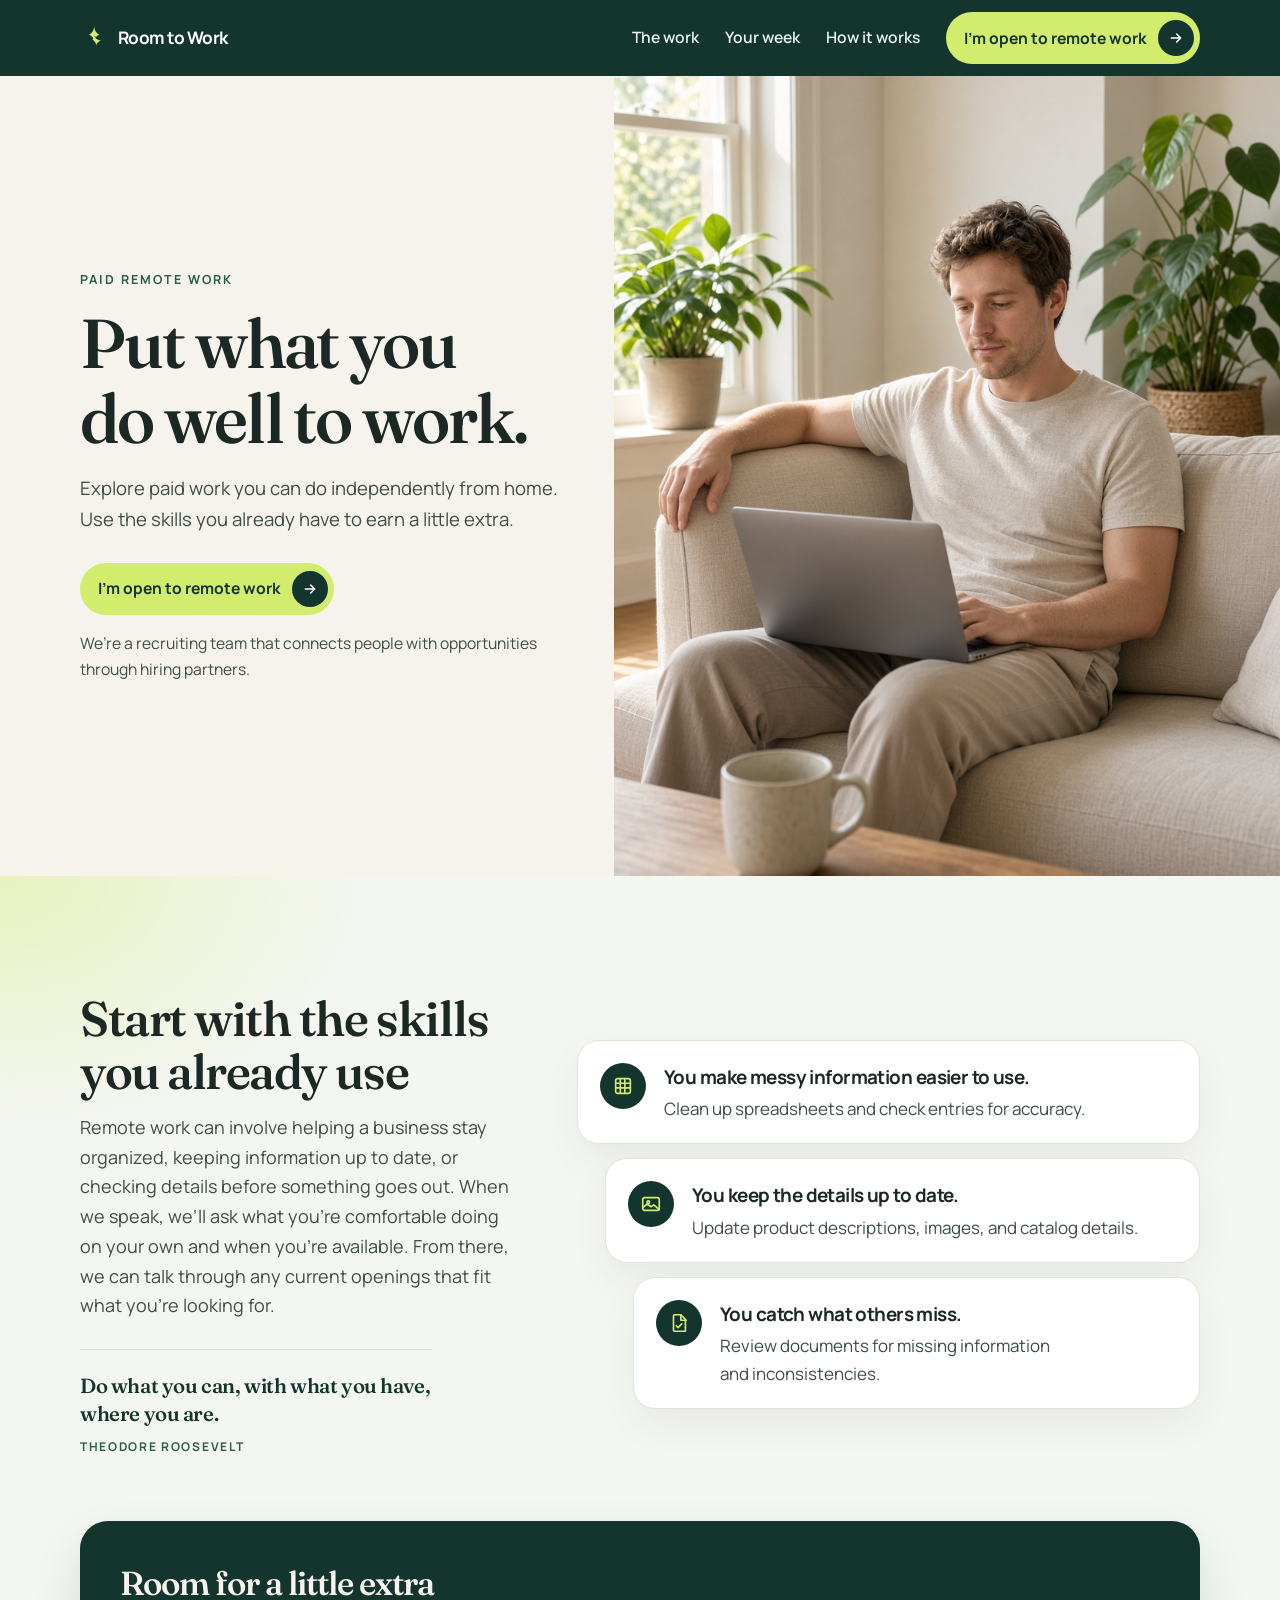
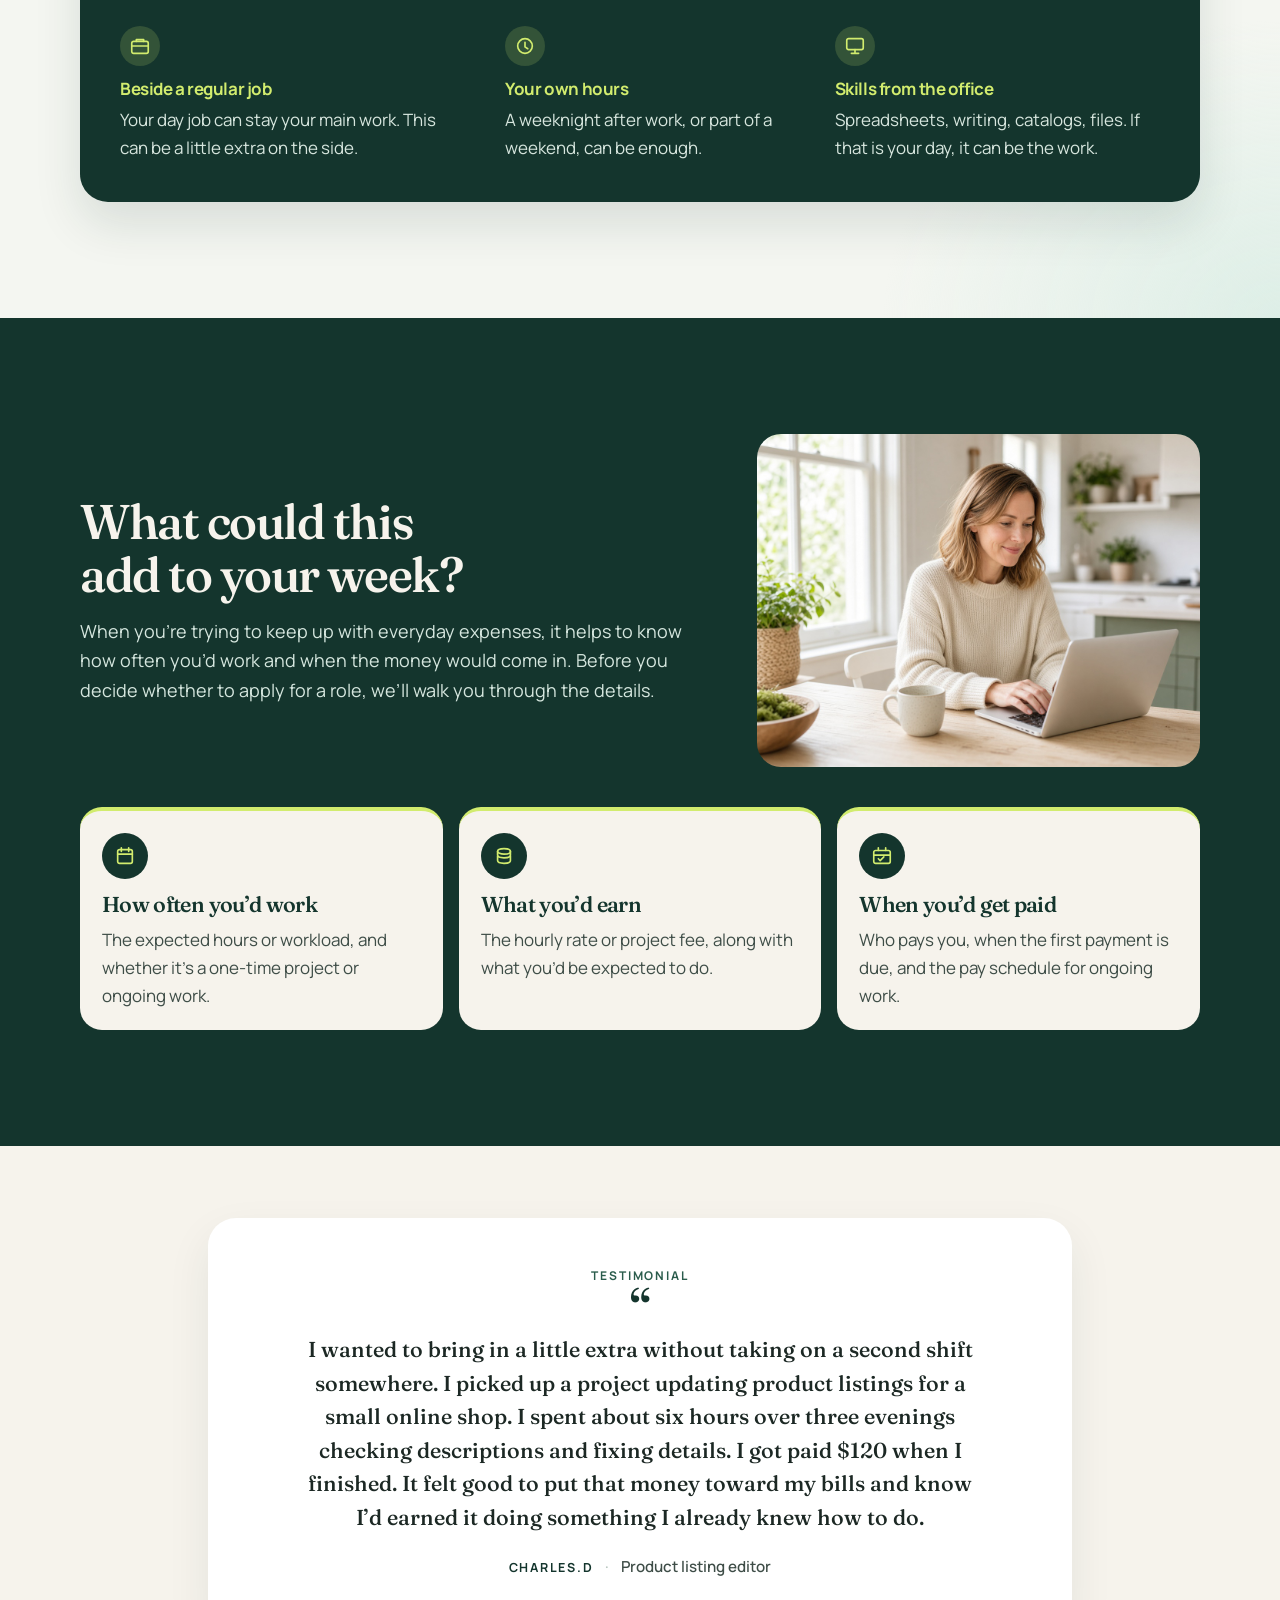
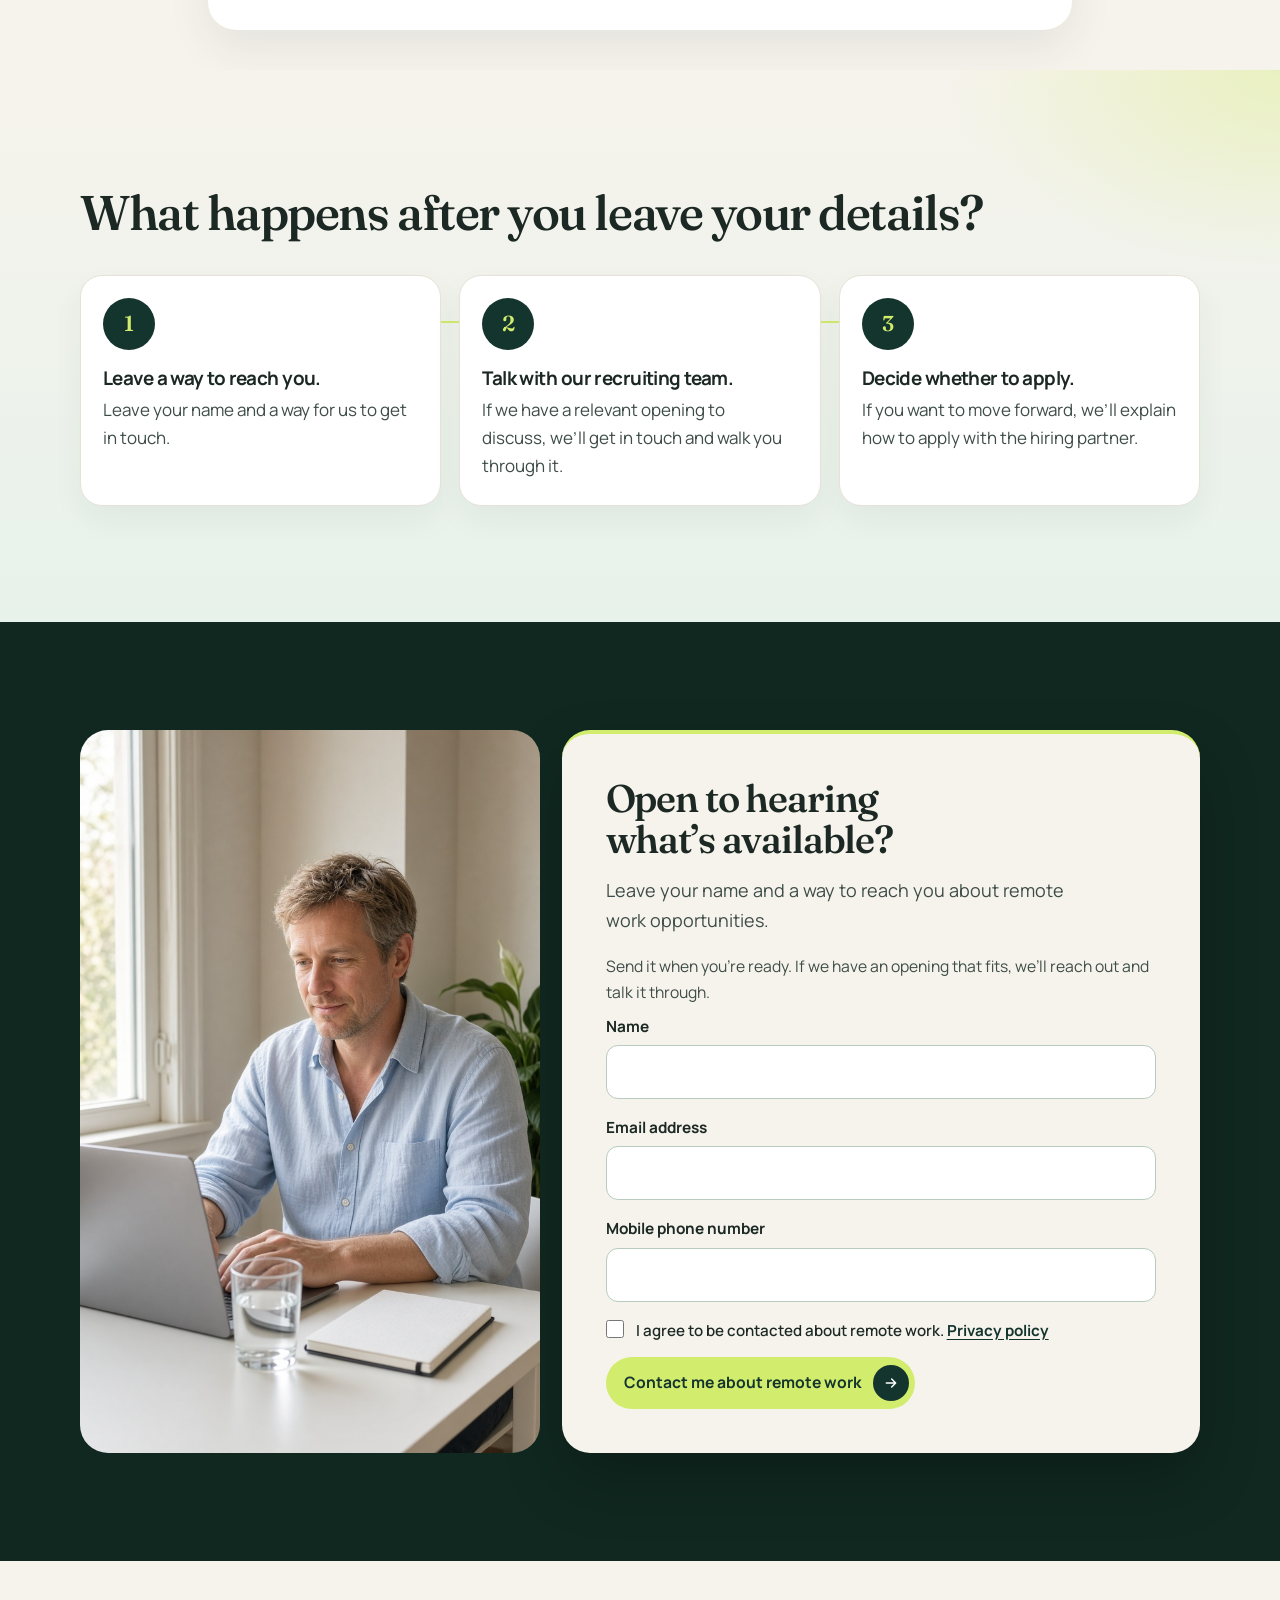
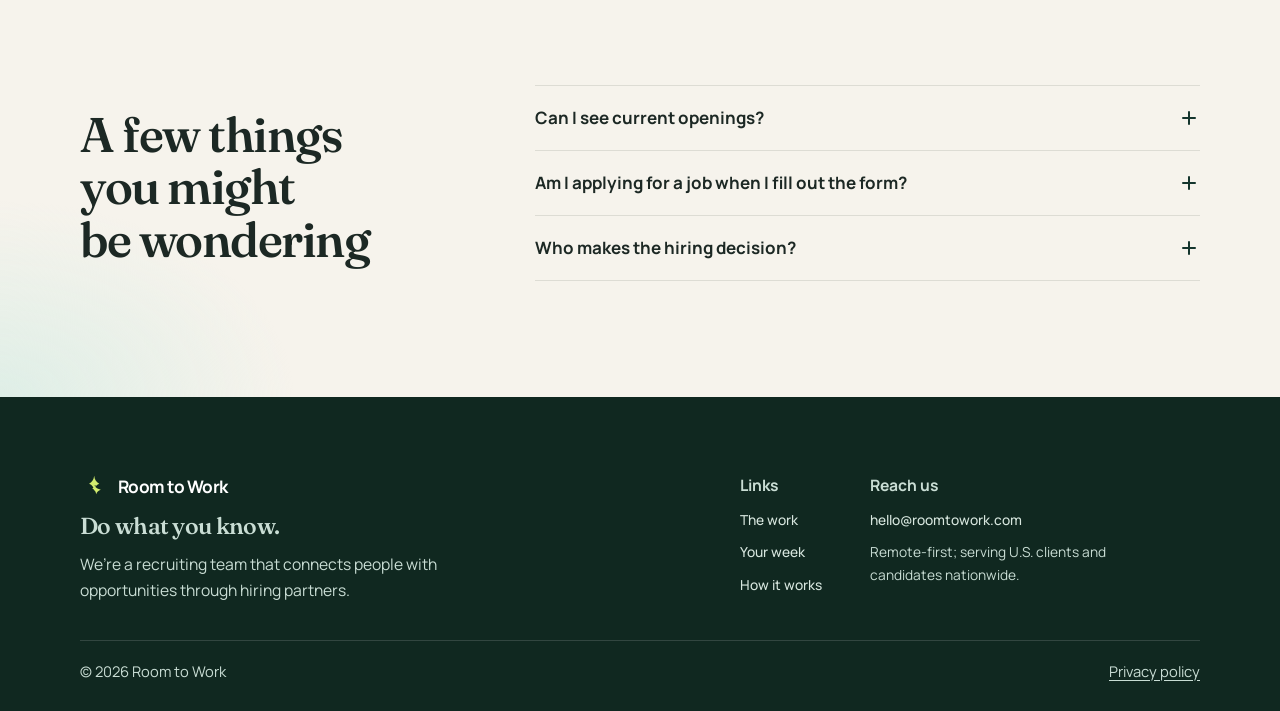
==== index.html @ aaa58cbb "Remove the note under Charles.D’s testimonial. Co-authored-by: WeiYan-cdd <weiyansoon-pixel@users.no" ====
<!doctype html>
<html lang="en-US">
<head>
  <meta charset="utf-8">
  <meta name="viewport" content="width=device-width, initial-scale=1">
  <title>Room to Work — Do what you know.</title>
  <meta name="description" content="Explore paid work you can do independently from home. Room to Work is a recruiting team that connects people with opportunities through hiring partners.">
  <meta name="theme-color" content="#14352d">
  <meta property="og:title" content="Room to Work — Do what you know.">
  <meta property="og:description" content="Explore paid work you can do independently from home. Use the skills you already have to earn a little extra.">
  <meta property="og:type" content="website">
  <link rel="icon" href="favicon.svg" type="image/svg+xml">
  <link rel="preconnect" href="https://fonts.googleapis.com">
  <link rel="preconnect" href="https://fonts.gstatic.com" crossorigin>
  <link href="https://fonts.googleapis.com/css2?family=Fraunces:opsz,wght@9..144,560;9..144,640&family=Manrope:wght@400;500;600;700&display=swap" rel="stylesheet">
  <link rel="stylesheet" href="styles.css">
</head>
<body>
  <a class="skip" href="#main">Skip to content</a>
  <header class="site-header" id="top">
    <div class="wrap header-bar">
      <a class="brand" href="#top">
        <svg viewBox="0 0 32 32" aria-hidden="true"><path fill="currentColor" d="M16.2 3.2c.6 4.4 2.2 7.2 5.8 9.1-3.4 1-5.2 3.6-5.8 8.2-.6-4.6-2.4-7.2-5.8-8.2 3.6-1.9 5.2-4.7 5.8-9.1zm.2 11.2c1.5 2.5 4 4.1 7.4 4.6-2.8.7-4.6 2.5-5.3 5.4-.3-3.3-1.8-5.6-4.5-6.8 2-.8 3.5-2 4.4-3.2z"/></svg>
        Room to Work
      </a>
      <button class="nav-toggle" type="button" aria-expanded="false" aria-controls="site-nav">
        <span class="sr-only">Menu</span>
        <span class="bars" aria-hidden="true"><span></span><span></span><span></span></span>
      </button>
      <nav id="site-nav" class="site-nav" aria-label="Main">
        <a href="#work">The work</a>
        <a href="#worth">Your week</a>
        <a href="#how">How it works</a>
        <a class="btn btn-nav" href="#interest">I’m open to remote work <span class="arrow" aria-hidden="true"><svg viewBox="0 0 24 24"><path d="M5 12h14M13 6l6 6-6 6"/></svg></span></a>
      </nav>
    </div>
  </header>

  <main id="main">
    <section class="hero" aria-labelledby="hero-title">
      <div class="hero-copy">
        <p class="eyebrow">Paid remote work</p>
        <h1 id="hero-title">Put what you do well to work.</h1>
        <p class="hero-lede">Explore paid work you can do independently from home. Use the skills you already have to earn a little extra.</p>
        <a class="btn" href="#interest">I’m open to remote work <span class="arrow" aria-hidden="true"><svg viewBox="0 0 24 24"><path d="M5 12h14M13 6l6 6-6 6"/></svg></span></a>
        <p class="hero-note">We’re a recruiting team that connects people with opportunities through hiring partners.</p>
      </div>
      <div class="hero-photo">
        <img src="assets/hero-chill-laptop.jpg" width="864" height="1152" alt="A man in a light t-shirt sits back on a sofa with a laptop on his lap, working quietly in a sunlit living room." fetchpriority="high" decoding="async">
      </div>
    </section>

    <section class="work" id="work" aria-labelledby="work-title">
      <div class="wrap">
        <div class="work-split">
          <div class="work-intro">
            <h2 id="work-title">Start with the skills you already use</h2>
            <p class="lede">Remote work can involve helping a business stay organized, keeping information up to date, or checking details before something goes out. When we speak, we’ll ask what you’re comfortable doing on your own and when you’re available. From there, we can talk through any current openings that fit what you’re looking for.</p>
            <blockquote class="closer">
              <p>Do what you can, with what you have, where you are.</p>
              <footer>Theodore Roosevelt</footer>
            </blockquote>
          </div>
          <ol class="skill-list">
            <li>
              <span class="ico" aria-hidden="true"><svg viewBox="0 0 24 24"><rect x="4" y="4" width="16" height="16" rx="2"/><path d="M4 9h16M4 14h16M9 4v16M14 4v16"/></svg></span>
              <div>
                <h3>You make messy information easier to use.</h3>
                <p>Clean up spreadsheets and check entries for accuracy.</p>
              </div>
            </li>
            <li>
              <span class="ico" aria-hidden="true"><svg viewBox="0 0 24 24"><rect x="3" y="5" width="18" height="14" rx="2"/><circle cx="9" cy="10" r="1.4"/><path d="M3 16l5-4 4 3 3-2 6 5"/></svg></span>
              <div>
                <h3>You keep the details up to date.</h3>
                <p>Update product descriptions, images, and catalog details.</p>
              </div>
            </li>
            <li>
              <span class="ico" aria-hidden="true"><svg viewBox="0 0 24 24"><path d="M7 3h7l5 5v13H7a1 1 0 0 1-1-1V4a1 1 0 0 1 1-1z"/><path d="M14 3v6h6M9 15l2 2 4-4"/></svg></span>
              <div>
                <h3>You catch what others miss.</h3>
                <p>Review documents for missing information and inconsistencies.</p>
              </div>
            </li>
          </ol>
        </div>
        <div class="overlook-panel">
          <h3 class="overlook-title" id="overlook-title">Room for a little extra</h3>
          <ul class="overlook" aria-labelledby="overlook-title">
            <li>
              <span class="ico" aria-hidden="true"><svg viewBox="0 0 24 24"><rect x="3" y="7" width="18" height="13" rx="2"/><path d="M8 7V5h8v2M3 12h18"/></svg></span>
              <p class="overlook-label">Beside a regular job</p>
              <p>Your day job can stay your main work. This can be a little extra on the side.</p>
            </li>
            <li>
              <span class="ico" aria-hidden="true"><svg viewBox="0 0 24 24"><circle cx="12" cy="12" r="8"/><path d="M12 8v5l3 2"/></svg></span>
              <p class="overlook-label">Your own hours</p>
              <p>A weeknight after work, or part of a weekend, can be enough.</p>
            </li>
            <li>
              <span class="ico" aria-hidden="true"><svg viewBox="0 0 24 24"><rect x="3" y="4" width="18" height="12" rx="2"/><path d="M8 20h8M12 16v4"/></svg></span>
              <p class="overlook-label">Skills from the office</p>
              <p>Spreadsheets, writing, catalogs, files. If that is your day, it can be the work.</p>
            </li>
          </ul>
        </div>
      </div>
    </section>

    <section class="worth" id="worth" aria-labelledby="worth-title">
      <div class="wrap">
        <div class="worth-head">
          <div>
            <h2 id="worth-title">What could this add to your week?</h2>
            <p class="lede">When you’re trying to keep up with everyday expenses, it helps to know how often you’d work and when the money would come in. Before you decide whether to apply for a role, we’ll walk you through the details.</p>
          </div>
          <figure class="worth-photo">
            <img src="assets/week-daylight-laptop.jpg" width="1200" height="900" alt="A woman works on a laptop at a bright kitchen table in daylight, with plants and a mug beside her.">
          </figure>
        </div>
        <div class="panel">
          <dl class="know">
            <div>
              <span class="ico" aria-hidden="true"><svg viewBox="0 0 24 24"><rect x="4" y="5" width="16" height="15" rx="2"/><path d="M8 3v4M16 3v4M4 10h16"/></svg></span>
              <dt>How often you’d work</dt>
              <dd>The expected hours or workload, and whether it’s a one-time project or ongoing work.</dd>
            </div>
            <div>
              <span class="ico" aria-hidden="true"><svg viewBox="0 0 24 24"><ellipse cx="12" cy="7" rx="7" ry="3"/><path d="M5 7v4c0 1.7 3.1 3 7 3s7-1.3 7-3V7"/><path d="M5 12v5c0 1.7 3.1 3 7 3s7-1.3 7-3v-5"/></svg></span>
              <dt>What you’d earn</dt>
              <dd>The hourly rate or project fee, along with what you’d be expected to do.</dd>
            </div>
            <div>
              <span class="ico" aria-hidden="true"><svg viewBox="0 0 24 24"><rect x="3" y="6" width="18" height="14" rx="2"/><path d="M3 11h18M8 6V3M16 6V3M8 15l2 2 4-4"/></svg></span>
              <dt>When you’d get paid</dt>
              <dd>Who pays you, when the first payment is due, and the pay schedule for ongoing work.</dd>
            </div>
          </dl>
        </div>
      </div>
    </section>

    <section class="quote" id="quote" aria-label="A testimonial from Charles.D">
      <div class="wrap">
        <figure class="quote-panel">
          <blockquote class="lived">
            <p class="testimonial-label">Testimonial</p>
            <p>I wanted to bring in a little extra without taking on a second shift somewhere. I picked up a project updating product listings for a small online shop. I spent about six hours over three evenings checking descriptions and fixing details. I got paid $120 when I finished. It felt good to put that money toward my bills and know I’d earned it doing something I already knew how to do.</p>
            <footer>
              <cite>Charles.D</cite>
              <span class="role">Product listing editor</span>
            </footer>
          </blockquote>
        </figure>
      </div>
    </section>

    <section class="week" id="how" aria-labelledby="how-title">
      <div class="wrap">
        <h2 id="how-title">What happens after you leave your details?</h2>
        <ol class="steps">
          <li>
            <span class="num" aria-hidden="true">1</span>
            <div>
              <h3>Leave a way to reach you.</h3>
              <p>Leave your name and a way for us to get in touch.</p>
            </div>
          </li>
          <li>
            <span class="num" aria-hidden="true">2</span>
            <div>
              <h3>Talk with our recruiting team.</h3>
              <p>If we have a relevant opening to discuss, we’ll get in touch and walk you through it.</p>
            </div>
          </li>
          <li>
            <span class="num" aria-hidden="true">3</span>
            <div>
              <h3>Decide whether to apply.</h3>
              <p>If you want to move forward, we’ll explain how to apply with the hiring partner.</p>
            </div>
          </li>
        </ol>
      </div>
    </section>

    <section class="interest" id="interest" aria-labelledby="form-title">
      <div class="wrap interest-split">
        <figure class="interest-photo">
          <img src="assets/form-morning-laptop.jpg" width="900" height="1200" alt="A man works on a laptop at a bright desk beside a window, with a notebook and a glass of water.">
        </figure>
        <form id="interest-form" class="form-panel" action="#interest" method="post" novalidate>
          <h2 id="form-title">Open to hearing what’s available?</h2>
          <p id="form-confirmation" class="confirmation" role="status" tabindex="-1" hidden>Thanks for sharing your interest. Our recruiting team will use the contact details you provided if we have an opening to discuss with you.</p>
          <p class="lede">Leave your name and a way to reach you about remote work opportunities.</p>
          <p id="contact-help" class="help">Send it when you’re ready. If we have an opening that fits, we’ll reach out and talk it through.</p>
          <p id="contact-error" class="field-error" role="alert"></p>
          <div class="field">
            <label for="name">Name</label>
            <input id="name" name="name" type="text" autocomplete="name" maxlength="80" required aria-describedby="contact-help name-error">
            <p id="name-error" class="field-error"></p>
          </div>
          <div class="field">
            <label for="email">Email address</label>
            <input id="email" name="email" type="email" autocomplete="email" inputmode="email" maxlength="120" spellcheck="false" aria-describedby="contact-help contact-error email-error">
            <p id="email-error" class="field-error"></p>
          </div>
          <div class="field">
            <label for="phone">Mobile phone number</label>
            <input id="phone" name="phone" type="tel" autocomplete="tel" inputmode="tel" maxlength="24" aria-describedby="contact-help contact-error phone-error">
            <p id="phone-error" class="field-error"></p>
          </div>
          <div class="form-legal">
            <label class="consent" for="consent">
              <input id="consent" name="consent" type="checkbox" aria-describedby="consent-error">
              <span>I agree to be contacted about remote work. <a href="privacy.html">Privacy policy</a></span>
            </label>
            <p id="consent-error" class="field-error"></p>
          </div>
          <button class="btn" type="submit">Contact me about remote work <span class="arrow" aria-hidden="true"><svg viewBox="0 0 24 24"><path d="M5 12h14M13 6l6 6-6 6"/></svg></span></button>
        </form>
      </div>
    </section>

    <section class="faq" id="faq" aria-labelledby="faq-title">
      <div class="wrap">
        <h2 id="faq-title">A few things you might be wondering</h2>
        <div class="accordion">
          <details>
            <summary>Can I see current openings? <span class="chev" aria-hidden="true"></span></summary>
            <p>Our recruiting team shares current openings during follow-up. Availability changes as our hiring partners’ needs change.</p>
          </details>
          <details>
            <summary>Am I applying for a job when I fill out the form? <span class="chev" aria-hidden="true"></span></summary>
            <p>You’re registering your interest in remote work. If we discuss a specific role with you, you can decide whether to apply.</p>
          </details>
          <details>
            <summary>Who makes the hiring decision? <span class="chev" aria-hidden="true"></span></summary>
            <p>The hiring partner makes the hiring decision. Our team introduces you to the opportunity and explains the next step.</p>
          </details>
        </div>
      </div>
    </section>
  </main>

  <footer class="site-footer">
    <div class="wrap">
      <div class="footer-main">
        <div class="footer-brand">
          <a class="brand" href="#top">
            <svg viewBox="0 0 32 32" aria-hidden="true"><path fill="currentColor" d="M16.2 3.2c.6 4.4 2.2 7.2 5.8 9.1-3.4 1-5.2 3.6-5.8 8.2-.6-4.6-2.4-7.2-5.8-8.2 3.6-1.9 5.2-4.7 5.8-9.1zm.2 11.2c1.5 2.5 4 4.1 7.4 4.6-2.8.7-4.6 2.5-5.3 5.4-.3-3.3-1.8-5.6-4.5-6.8 2-.8 3.5-2 4.4-3.2z"/></svg>
            Room to Work
          </a>
          <p class="slogan">Do what you know.</p>
          <p>We’re a recruiting team that connects people with opportunities through hiring partners.</p>
        </div>
        <div class="footer-nav">
          <nav class="footer-col" aria-label="Links">
            <p class="footer-label">Links</p>
            <a href="#work">The work</a>
            <a href="#worth">Your week</a>
            <a href="#how">How it works</a>
          </nav>
          <div class="footer-col">
            <p class="footer-label">Reach us</p>
            <a href="mailto:hello@roomtowork.com">hello@roomtowork.com</a>
            <p class="footer-note">Remote-first; serving U.S. clients and candidates nationwide.</p>
          </div>
        </div>
      </div>
      <div class="footer-base">
        <p class="copyright">© 2026 Room to Work</p>
        <p class="footer-links"><a href="privacy.html">Privacy policy</a></p>
      </div>
    </div>
  </footer>
  <script src="script.js"></script>
</body>
</html>
---- styles.css ----
:root {
  --forest: #14352d;
  --forest-deep: #102820;
  --green: #1f4d40;
  --green-mid: #2a5c4c;
  --sage: #dceee6;
  --sage-deep: #c9e0d6;
  --paper: #f6f3ec;
  --ink: #1c2824;
  --muted: #3e4d47;
  --line: #e3e6e0;
  --lime: #d2ec6e;
  --lime-hover: #c4e05a;
  --danger: #7a241f;
  --header: 76px;
  --wrap: 1120px;
  --serif: "Fraunces", "Iowan Old Style", Palatino, Georgia, serif;
  --sans: "Manrope", "Segoe UI", system-ui, sans-serif;
  --shadow: 0 12px 32px rgba(20, 53, 45, 0.06);
}

* { box-sizing: border-box; }
html { scroll-behavior: smooth; }
body {
  margin: 0;
  color: var(--ink);
  background: var(--paper);
  font: 400 1.0625rem/1.65 var(--sans);
}
img { max-width: 100%; display: block; }
a { color: inherit; }
button, input { font: inherit; color: inherit; }
h1, h2, h3 {
  font-family: var(--serif);
  font-weight: 560;
  letter-spacing: -0.03em;
  line-height: 1.08;
  text-wrap: balance;
  color: var(--ink);
}
h1 { margin: 0 0 18px; font-size: clamp(3.15rem, 5.4vw, 4.85rem); }
h2 { margin: 0 0 16px; font-size: clamp(2.15rem, 3.8vw, 3.25rem); }
h3 { margin: 0; font-family: var(--sans); font-weight: 700; letter-spacing: -0.03em; font-size: 1.18rem; line-height: 1.3; }
p { margin: 0 0 14px; color: var(--muted); text-wrap: pretty; }
.wrap { width: min(var(--wrap), calc(100% - 48px)); margin-inline: auto; }
.lede { font-size: 1.125rem; max-width: 40rem; margin-bottom: 0; }
.sr-only {
  position: absolute;
  width: 1px;
  height: 1px;
  padding: 0;
  margin: -1px;
  overflow: hidden;
  clip: rect(0, 0, 0, 0);
  white-space: nowrap;
  border: 0;
}
.skip {
  position: absolute;
  left: 12px;
  top: -48px;
  background: #fff;
  color: var(--forest);
  padding: 8px 12px;
  z-index: 40;
  border-radius: 8px;
  font-weight: 700;
}
.skip:focus { top: 12px; }
:focus-visible { outline: 3px solid var(--forest); outline-offset: 3px; }
.site-header :focus-visible,
.worth :focus-visible,
.site-footer :focus-visible { outline-color: var(--lime); }
[hidden] { display: none !important; }
::selection { background: var(--lime); color: var(--forest); }

.btn {
  display: inline-flex;
  align-items: center;
  gap: 12px;
  min-height: 52px;
  max-width: 100%;
  padding: 6px 6px 6px 18px;
  border: 0;
  border-radius: 999px;
  background: var(--lime);
  color: var(--forest);
  text-decoration: none;
  font-weight: 700;
  font-size: 0.98rem;
  line-height: 1.2;
  cursor: pointer;
}
.btn:hover { background: var(--lime-hover); }
.btn .arrow {
  width: 36px;
  height: 36px;
  border-radius: 50%;
  display: grid;
  place-items: center;
  background: var(--forest);
  color: #fff;
  flex: none;
}
.btn .arrow svg {
  width: 16px;
  height: 16px;
  fill: none;
  stroke: currentColor;
  stroke-width: 2.2;
  stroke-linecap: round;
  stroke-linejoin: round;
}

.site-header {
  position: sticky;
  top: 0;
  z-index: 30;
  background: var(--forest);
  color: #fff;
}
.header-bar {
  min-height: var(--header);
  display: flex;
  align-items: center;
  justify-content: space-between;
  gap: 20px;
}
.brand {
  display: inline-flex;
  align-items: center;
  gap: 10px;
  color: #fff;
  text-decoration: none;
  font-weight: 700;
  letter-spacing: -0.03em;
  font-size: 1.08rem;
  white-space: nowrap;
}
.brand svg { width: 28px; height: 28px; color: var(--lime); flex: none; }
.site-nav { display: flex; align-items: center; gap: 26px; }
.site-nav > a:not(.btn) {
  color: #e7f3ee;
  text-decoration: none;
  font-size: 0.98rem;
  font-weight: 600;
  text-underline-offset: 0.28em;
}
.site-nav > a:not(.btn):hover { color: #fff; text-decoration: underline; }
.nav-toggle {
  display: none;
  width: 46px;
  height: 46px;
  border: 0;
  border-radius: 12px;
  background: transparent;
  padding: 0;
  align-items: center;
  justify-content: center;
  cursor: pointer;
}
.bars { position: relative; width: 20px; height: 14px; display: block; }
.bars span {
  position: absolute;
  left: 0;
  right: 0;
  height: 2px;
  background: #fff;
  border-radius: 2px;
}
.bars span:nth-child(1) { top: 0; }
.bars span:nth-child(2) { top: 6px; }
.bars span:nth-child(3) { top: 12px; }
.nav-toggle[aria-expanded="true"] .bars span:nth-child(1) { top: 6px; transform: rotate(45deg); }
.nav-toggle[aria-expanded="true"] .bars span:nth-child(2) { opacity: 0; }
.nav-toggle[aria-expanded="true"] .bars span:nth-child(3) { top: 6px; transform: rotate(-45deg); }

.hero {
  display: grid;
  grid-template-columns: minmax(320px, 0.96fr) minmax(280px, 1.04fr);
  min-height: clamp(540px, calc(100svh - var(--header)), 800px);
  background: var(--paper);
}
.hero-copy {
  display: flex;
  flex-direction: column;
  justify-content: center;
  align-items: flex-start;
  padding-top: 56px;
  padding-bottom: 56px;
  padding-right: clamp(28px, 4vw, 72px);
  padding-left: max(24px, calc((100vw - min(var(--wrap), 100vw - 48px)) / 2));
}
.eyebrow {
  margin: 0 0 16px;
  color: var(--green-mid);
  font-size: 0.78rem;
  font-weight: 700;
  letter-spacing: 0.16em;
  text-transform: uppercase;
}
.hero h1 { max-width: 10.6em; }
.hero-lede {
  max-width: 34rem;
  margin-bottom: 28px;
  color: var(--muted);
  font-size: 1.16rem;
}
.hero-note {
  margin: 16px 0 0;
  max-width: 34rem;
  color: var(--muted);
  font-size: 0.98rem;
}
.hero-photo {
  position: relative;
  min-height: 320px;
  background: #d7e6de;
}
.hero-photo img {
  position: absolute;
  inset: 0;
  width: 100%;
  height: 100%;
  object-fit: cover;
  object-position: center 32%;
}

.ico {
  width: 46px;
  height: 46px;
  display: grid;
  place-items: center;
  border-radius: 50%;
  background: var(--forest);
  color: var(--lime);
}
.ico svg {
  width: 22px;
  height: 22px;
  fill: none;
  stroke: currentColor;
  stroke-width: 1.8;
  stroke-linecap: round;
  stroke-linejoin: round;
}

.work {
  position: relative;
  overflow: hidden;
  padding: clamp(76px, 10vw, 116px) 0;
  background:
    radial-gradient(520px 360px at 0% 0%, rgba(210, 236, 110, 0.38), transparent 70%),
    radial-gradient(640px 480px at 100% 100%, rgba(220, 238, 230, 0.95), transparent 62%),
    #f4f6f1;
}
.work .wrap, .worth .wrap, .week .wrap, .interest .wrap, .faq .wrap { position: relative; z-index: 1; }
.work-split {
  display: grid;
  grid-template-columns: minmax(260px, 0.82fr) minmax(0, 1.18fr);
  gap: clamp(32px, 5vw, 72px);
  align-items: center;
}
.work-intro { position: sticky; top: calc(var(--header) + 28px); }
.work .lede { max-width: 28rem; }
.closer {
  margin: 28px 0 0;
  max-width: 22rem;
  padding-top: 22px;
  border-top: 1px solid #dddcd4;
}
.closer p {
  margin: 0;
  color: var(--forest);
  font-family: var(--serif);
  font-weight: 560;
  font-size: 1.28rem;
  line-height: 1.35;
  letter-spacing: -0.02em;
}
.closer footer {
  margin-top: 10px;
  color: var(--green-mid);
  font-size: 0.75rem;
  font-weight: 700;
  letter-spacing: 0.14em;
  text-transform: uppercase;
}
.work-note {
  margin: 22px 0 0;
  max-width: 28rem;
  font-size: 1.02rem;
}
.skill-list,
.overlook {
  list-style: none;
  margin: 0;
  padding: 0;
}
.skill-list { display: flex; flex-direction: column; gap: 14px; }
.skill-list li {
  display: grid;
  grid-template-columns: auto minmax(0, 1fr);
  gap: 6px 18px;
  align-items: start;
  margin: 0;
  padding: 22px 22px 20px;
  background: #fff;
  border: 1px solid #e6e2d8;
  border-radius: 22px;
  box-shadow: 0 16px 36px rgba(20, 53, 45, 0.06);
}
.skill-list li:nth-child(2) { margin-left: 28px; }
.skill-list li:nth-child(3) { margin-left: 56px; }
.skill-list .ico { margin: 0; }
.skill-list h3 { margin: 2px 0 0; }
.skill-list p { margin: 6px 0 0; }
.overlook-panel {
  margin-top: clamp(36px, 5vw, 64px);
  padding: clamp(28px, 4vw, 40px);
  background: var(--forest);
  border-radius: 28px;
  box-shadow: 0 22px 48px rgba(20, 53, 45, 0.12);
}
.overlook-title {
  margin: 0;
  color: #f6f3ec;
  font-family: var(--serif);
  font-weight: 560;
  font-size: clamp(1.7rem, 2.6vw, 2.15rem);
  letter-spacing: -0.03em;
}
.overlook {
  display: grid;
  grid-template-columns: repeat(3, minmax(0, 1fr));
  gap: 22px 32px;
  margin-top: 22px;
}
.overlook li:nth-child(2) { padding-left: 28px; }
.overlook .ico {
  width: 40px;
  height: 40px;
  margin-bottom: 12px;
  background: rgba(210, 236, 110, 0.16);
}
.overlook-label {
  margin: 0 0 6px;
  font-weight: 700;
  letter-spacing: -0.025em;
  line-height: 1.3;
  color: var(--lime);
}
.overlook li p:last-child { margin: 0; color: #d7e6de; }

.worth {
  position: relative;
  overflow: hidden;
  background: var(--forest);
  color: #f6f3ec;
  padding: clamp(76px, 10vw, 116px) 0;
}
.worth-head {
  display: grid;
  grid-template-columns: minmax(0, 1.15fr) minmax(240px, 0.8fr);
  gap: 28px 40px;
  align-items: center;
}
.worth h2 { color: #f6f3ec; max-width: 11em; }
.worth-photo {
  margin: 0;
  border-radius: 24px;
  overflow: hidden;
  aspect-ratio: 4 / 3;
}
.worth-photo img { width: 100%; height: 100%; object-fit: cover; object-position: center 30%; }
.worth .lede { color: #d5e6de; margin-bottom: 0; }
.worth .panel {
  margin-top: 40px;
  max-width: none;
  padding: 0;
  background: transparent;
  border: 0;
  border-radius: 0;
}
.panel h3 {
  font-family: var(--serif);
  font-weight: 560;
  font-size: clamp(1.45rem, 2vw, 1.75rem);
  margin-bottom: 8px;
}
.know {
  margin: 0;
  display: grid;
  grid-template-columns: repeat(3, minmax(0, 1fr));
  gap: 16px;
}
.know div {
  display: block;
  padding: 22px 22px 20px;
  background: var(--paper);
  color: var(--ink);
  border-radius: 22px;
  border-top: 4px solid var(--lime);
}
.know .ico { margin-bottom: 14px; }
.know dt {
  margin: 0 0 8px;
  font-family: var(--serif);
  font-weight: 560;
  font-size: 1.35rem;
  letter-spacing: -0.03em;
  line-height: 1.15;
  color: var(--forest);
}
.know dd {
  margin: 0;
  color: var(--muted);
}

.quote {
  padding: clamp(48px, 6vw, 72px) 0 clamp(28px, 4vw, 40px);
  background: var(--paper);
}
.quote-panel {
  margin: 0 auto;
  max-width: 54rem;
  padding: clamp(32px, 4vw, 52px) clamp(28px, 5vw, 64px);
  background: #fff;
  border-radius: 28px;
  box-shadow: 0 18px 44px rgba(20, 53, 45, 0.08);
  text-align: center;
}
.quote blockquote { margin: 0; }
.quote .lived {
  margin: 0 auto;
  max-width: 42rem;
}
.quote .lived p {
  margin: 0;
  color: var(--ink);
  font-family: var(--serif);
  font-weight: 500;
  font-size: clamp(1.15rem, 1.7vw, 1.35rem);
  line-height: 1.55;
}
.quote .lived .testimonial-label {
  margin: 0 0 8px;
  color: var(--green-mid);
  font-family: var(--sans);
  font-size: 0.75rem;
  font-weight: 700;
  letter-spacing: 0.16em;
  line-height: 1.2;
  text-transform: uppercase;
}
.quote .lived p:not(.testimonial-label)::before {
  content: "“";
  display: block;
  margin-bottom: 0.12em;
  color: var(--forest);
  font-size: 3.2rem;
  line-height: 0.7;
}
.quote .lived footer {
  display: flex;
  flex-wrap: wrap;
  justify-content: center;
  align-items: baseline;
  gap: 4px 12px;
  margin-top: 20px;
}
.quote .lived cite {
  font-style: normal;
  color: var(--forest);
  font-size: 0.78rem;
  font-weight: 700;
  letter-spacing: 0.14em;
  text-transform: uppercase;
}
.quote .lived .role {
  color: var(--muted);
  font-size: 0.95rem;
  font-weight: 560;
}
.quote .lived .role::before {
  content: "·";
  margin-right: 12px;
  color: #b7c6be;
  font-weight: 500;
}

.week {
  position: relative;
  overflow: hidden;
  padding: clamp(76px, 10vw, 116px) 0;
  background:
    radial-gradient(480px 280px at 100% 0%, rgba(210, 236, 110, 0.35), transparent 70%),
    linear-gradient(180deg, #f6f3ec 0%, #e7f2eb 100%);
}
.how {
  margin-top: clamp(48px, 6vw, 72px);
  padding-top: clamp(36px, 5vw, 52px);
  border-top: 1px solid #dddcd4;
  scroll-margin-top: 96px;
}
.steps {
  list-style: none;
  margin: 36px 0 0;
  padding: 0;
  display: grid;
  grid-template-columns: repeat(3, minmax(0, 1fr));
  gap: 18px;
  position: relative;
}
.steps::before {
  content: "";
  position: absolute;
  top: 46px;
  left: 10%;
  right: 10%;
  height: 2px;
  background: var(--lime);
}
.steps li {
  position: relative;
  padding: 22px 22px 24px;
  background: #fff;
  border: 1px solid #e6e2d8;
  border-radius: 22px;
  box-shadow: 0 14px 32px rgba(20, 53, 45, 0.05);
}
.num {
  display: grid;
  place-items: center;
  width: 52px;
  height: 52px;
  margin-bottom: 16px;
  border-radius: 50%;
  background: var(--forest);
  color: var(--lime);
  font-family: var(--serif);
  font-weight: 560;
  font-size: 1.35rem;
  line-height: 1;
}
.steps h3 { margin-bottom: 6px; }
.steps p { margin: 0; }

.interest {
  position: relative;
  overflow: hidden;
  padding: clamp(72px, 9vw, 108px) 0;
  background: var(--forest-deep);
  scroll-margin-top: 88px;
}
.interest-split {
  display: grid;
  grid-template-columns: minmax(240px, 0.72fr) minmax(320px, 1fr);
  gap: 22px;
  align-items: stretch;
}
.interest-photo {
  margin: 0;
  position: relative;
  height: 100%;
  min-height: 520px;
  border-radius: 28px;
  overflow: hidden;
}
.interest-photo img {
  position: absolute;
  inset: 0;
  width: 100%;
  height: 100%;
  object-fit: cover;
  object-position: center 22%;
}
.who { margin-bottom: 28px; max-width: 40rem; }
.who h2 { font-size: clamp(1.7rem, 2.6vw, 2.15rem); }
.who p { margin: 0; }
.form-panel {
  max-width: none;
  margin: 0;
  padding: clamp(28px, 4vw, 44px);
  background: var(--paper);
  border-radius: 28px;
  border-top: 4px solid var(--lime);
  box-shadow: 0 28px 60px rgba(0, 0, 0, 0.22);
  scroll-margin-top: 96px;
}
.form-panel h2 { font-size: clamp(2rem, 3vw, 2.6rem); max-width: 12em; }
.help {
  margin: 2px 0 8px;
  font-size: 0.98rem;
}
.field { margin-bottom: 16px; }
.field label {
  display: block;
  margin-bottom: 6px;
  font-weight: 700;
  font-size: 0.96rem;
  color: var(--ink);
}
.field input {
  width: 100%;
  min-height: 52px;
  padding: 12px 14px;
  border: 1.5px solid #b7cbbf;
  border-radius: 12px;
  background: #fff;
  color: var(--ink);
  scroll-margin-top: 110px;
}
.field input[aria-invalid="true"] {
  border-color: var(--danger);
  background: #fff8f7;
}
.field-error {
  margin: 6px 0 0;
  color: var(--danger);
  font-size: 0.92rem;
  font-weight: 600;
}
.field-error:empty { display: none; }
.confirmation {
  margin: 0 0 20px;
  padding: 14px 16px;
  background: var(--paper);
  color: var(--forest);
  border-radius: 14px;
  border: 1px solid var(--sage-deep);
  box-shadow: inset 3px 0 0 var(--lime);
  font-weight: 600;
  scroll-margin-top: 96px;
}
.form-panel .btn { margin-top: 14px; }
.form-panel .lede { max-width: 36rem; margin-bottom: 18px; }
.form-legal {
  margin: 4px 0 0;
  font-size: 0.95rem;
}
.consent {
  display: grid;
  grid-template-columns: 20px minmax(0, 1fr);
  gap: 10px;
  align-items: start;
  color: var(--ink);
  font-weight: 560;
  cursor: pointer;
}
.consent input {
  width: 18px;
  height: 18px;
  margin: 2px 0 0;
  accent-color: var(--forest);
}
.form-legal a {
  color: var(--forest);
  font-weight: 700;
  text-underline-offset: 0.22em;
}

.faq {
  position: relative;
  overflow: hidden;
  padding: clamp(76px, 10vw, 116px) 0;
  background:
    radial-gradient(420px 280px at 0% 100%, rgba(220, 238, 230, 0.9), transparent 70%),
    var(--paper);
}
.faq .wrap {
  width: min(var(--wrap), calc(100% - 48px));
  max-width: none;
  margin-inline: auto;
  display: grid;
  grid-template-columns: minmax(220px, 0.72fr) minmax(0, 1.2fr);
  gap: 28px 56px;
  align-items: start;
}
.faq h2 { position: sticky; top: calc(var(--header) + 28px); max-width: 8em; }
.accordion { margin-top: 8px; border-top: 1px solid #dddcd4; }
.accordion details { border-bottom: 1px solid #dddcd4; }
.accordion summary {
  display: flex;
  align-items: center;
  justify-content: space-between;
  gap: 18px;
  padding: 18px 0;
  font-weight: 700;
  color: var(--ink);
  cursor: pointer;
  list-style: none;
}
.accordion summary::-webkit-details-marker { display: none; }
.accordion summary:hover { color: var(--green); }
.accordion details p { margin: 0 0 18px; max-width: 62ch; }
.chev {
  width: 22px;
  height: 22px;
  position: relative;
  flex: none;
  color: var(--forest);
}
.chev::before,
.chev::after {
  content: "";
  position: absolute;
  background: currentColor;
  border-radius: 1px;
}
.chev::before { width: 14px; height: 2px; left: 4px; top: 10px; }
.chev::after { width: 2px; height: 14px; left: 10px; top: 4px; }
details[open] .chev::after { transform: scaleY(0); }

.site-footer {
  background: var(--forest-deep);
  color: #d7e6de;
  padding: clamp(48px, 7vw, 76px) 0 28px;
}
.footer-main {
  display: grid;
  gap: 36px;
}
.footer-brand {
  display: flex;
  flex-direction: column;
  align-items: flex-start;
  gap: 12px;
  max-width: 24rem;
}
.site-footer p { margin: 0; color: #c9ddd4; }
.slogan {
  margin: 0;
  color: #fff;
  font-family: var(--serif);
  font-weight: 560;
  font-size: 1.45rem;
  letter-spacing: -0.03em;
  line-height: 1.15;
}
.footer-brand p:last-child { max-width: 26rem; font-size: 0.98rem; }
.footer-nav {
  display: grid;
  grid-template-columns: auto minmax(12rem, 1fr);
  gap: 28px 48px;
}
.footer-col {
  display: flex;
  flex-direction: column;
  align-items: flex-start;
  gap: 10px;
}
.footer-label {
  margin: 0 0 4px;
  color: #fff;
  font-weight: 700;
  font-size: 0.98rem;
}
.footer-col a {
  color: #d7e6de;
  text-decoration: none;
  font-size: 0.86rem;
  font-weight: 500;
}
.footer-col a:hover { color: #fff; text-decoration: underline; text-underline-offset: 0.22em; }
.footer-note { max-width: 18rem; font-size: 0.86rem; }
.footer-base {
  display: flex;
  flex-wrap: wrap;
  justify-content: space-between;
  align-items: center;
  gap: 12px 24px;
  margin-top: 36px;
  padding-top: 18px;
  border-top: 1px solid rgba(255, 255, 255, 0.14);
}
.footer-links,
.copyright {
  margin: 0;
  color: #c9ddd4;
  font-size: 0.92rem;
  font-weight: 400;
}
.footer-links a {
  color: inherit;
  font: inherit;
  text-underline-offset: 0.2em;
}
.page {
  padding: clamp(56px, 8vw, 96px) 0 clamp(80px, 10vw, 120px);
}
.page h1 { max-width: 12em; }
.page p { max-width: 40rem; }
.page a { color: var(--forest); font-weight: 700; text-underline-offset: 0.2em; }
#work, #worth, #quote, #week, #faq, h2 { scroll-margin-top: 96px; }

@media (min-width: 801px) {
  .footer-main {
    grid-template-columns: minmax(260px, 1.15fr) minmax(320px, 0.9fr);
    align-items: start;
    gap: 40px 72px;
  }
}

@media (max-width: 960px) {
  .hero {
    grid-template-columns: 1fr;
    min-height: 0;
  }
  .hero-copy {
    padding: 44px 24px 32px;
  }
  .hero h1 { max-width: 12em; }
  .hero-photo { aspect-ratio: 3 / 4; min-height: 0; }
  .hero-photo img { object-position: center center; }
}

@media (max-width: 800px) {
  .work-intro { position: static; }
  .work-split { grid-template-columns: 1fr; gap: 28px; }
  .work .lede,
  .work-note { max-width: 40rem; }
  .skill-list li:nth-child(2),
  .skill-list li:nth-child(3) { margin-left: 0; }
  .overlook { grid-template-columns: 1fr; gap: 18px; }
  .overlook li:nth-child(2) { padding-left: 0; }
  .know { grid-template-columns: 1fr; }
  .worth-head, .interest-split { grid-template-columns: 1fr; }
  .interest-photo { aspect-ratio: 16 / 9; min-height: 0; }
  .interest-photo img { height: 100%; }
  .steps { grid-template-columns: 1fr; gap: 14px; }
  .steps::before { display: none; }
  .faq .wrap { grid-template-columns: 1fr; gap: 8px; }
  .faq h2 { position: static; max-width: none; }
  .nav-toggle { display: flex; }
  .site-nav {
    display: none;
    position: absolute;
    left: 0;
    right: 0;
    top: 100%;
    flex-direction: column;
    align-items: stretch;
    gap: 4px;
    padding: 6px 22px 20px;
    background: var(--forest);
    border-top: 1px solid rgba(255, 255, 255, 0.08);
  }
  .site-nav.is-open { display: flex; }
  .site-nav > a:not(.btn) {
    padding: 12px 0;
    font-size: 1.05rem;
  }
  .site-nav .btn { justify-content: space-between; margin-top: 8px; }
}

@media (max-width: 560px) {
  .wrap { width: min(var(--wrap), calc(100% - 40px)); }
  .form-panel { padding: 24px 18px; border-radius: 22px; }
  .hero-copy { padding-inline: 20px; }
  .faq .wrap { width: min(var(--wrap), calc(100% - 40px)); }
}

@media (prefers-reduced-motion: reduce) {
  html { scroll-behavior: auto; }
  .bars span,
  .chev::after { transition: none; }
}
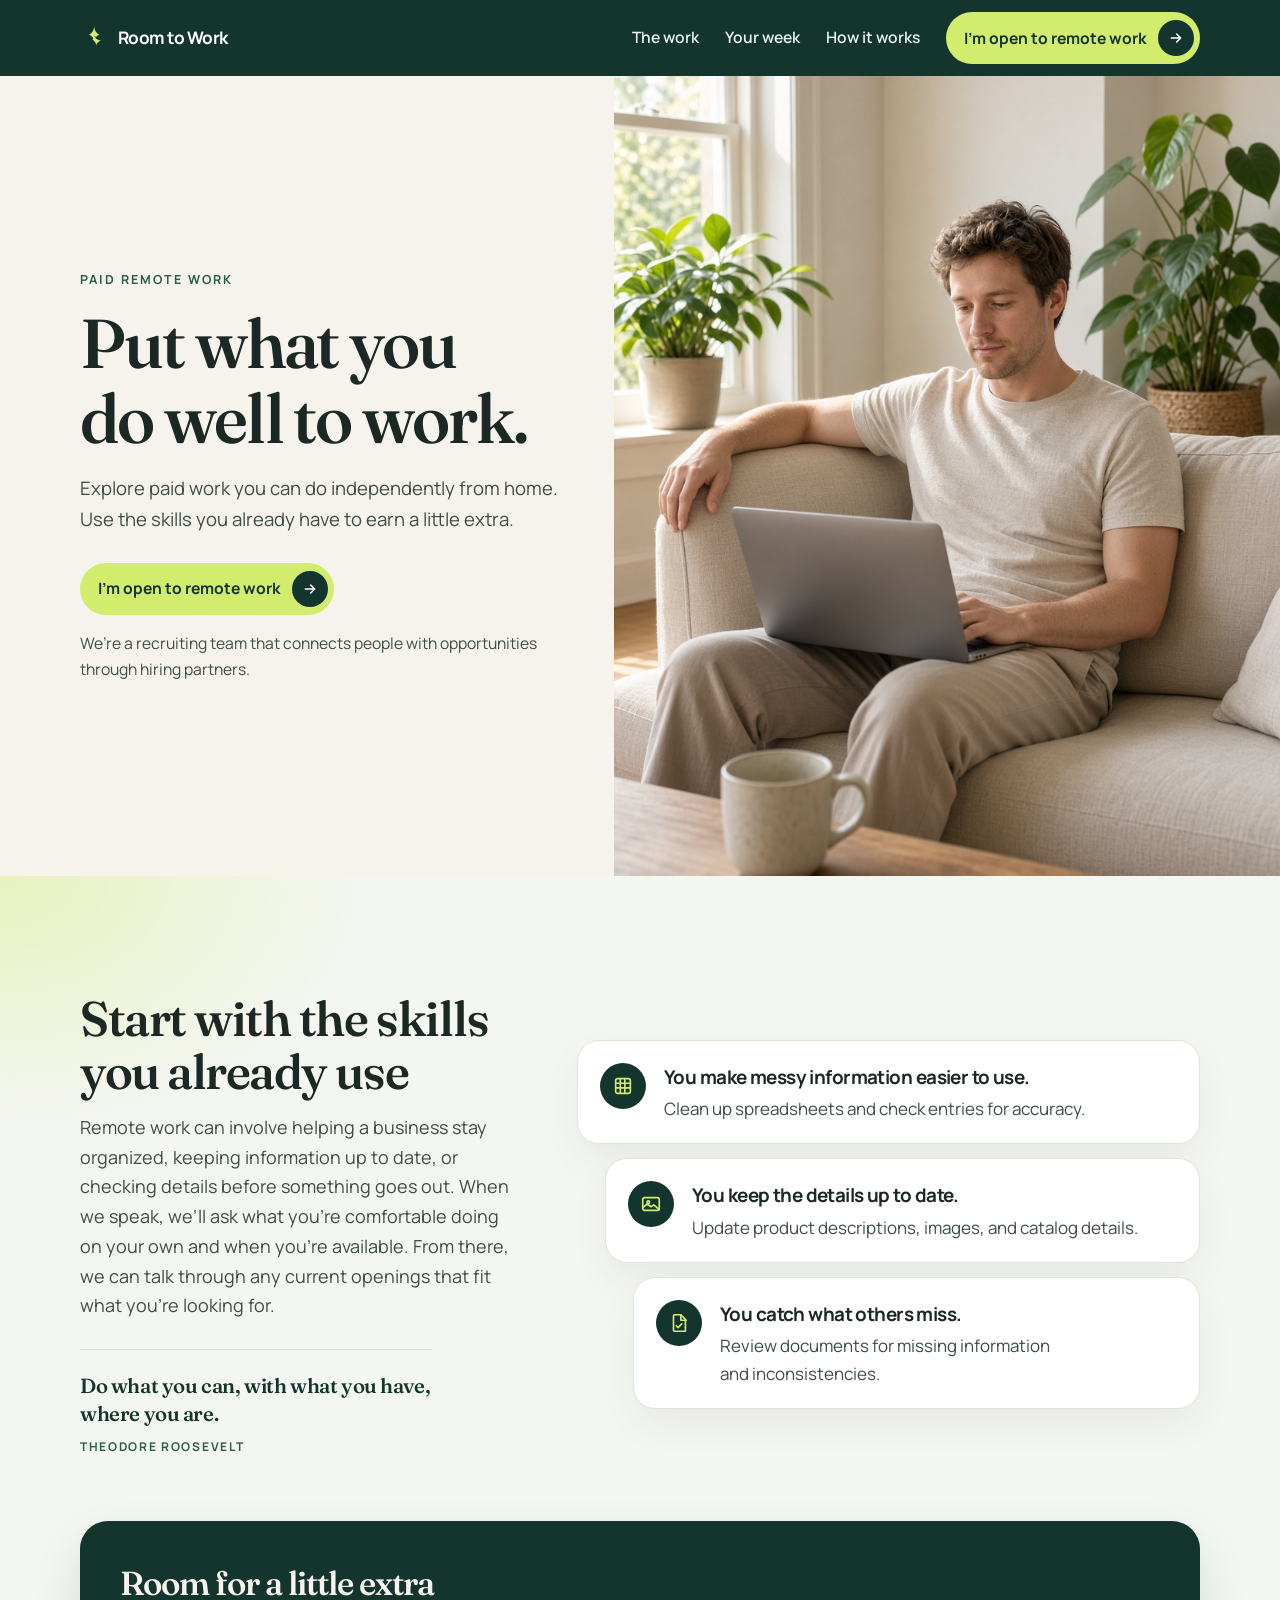
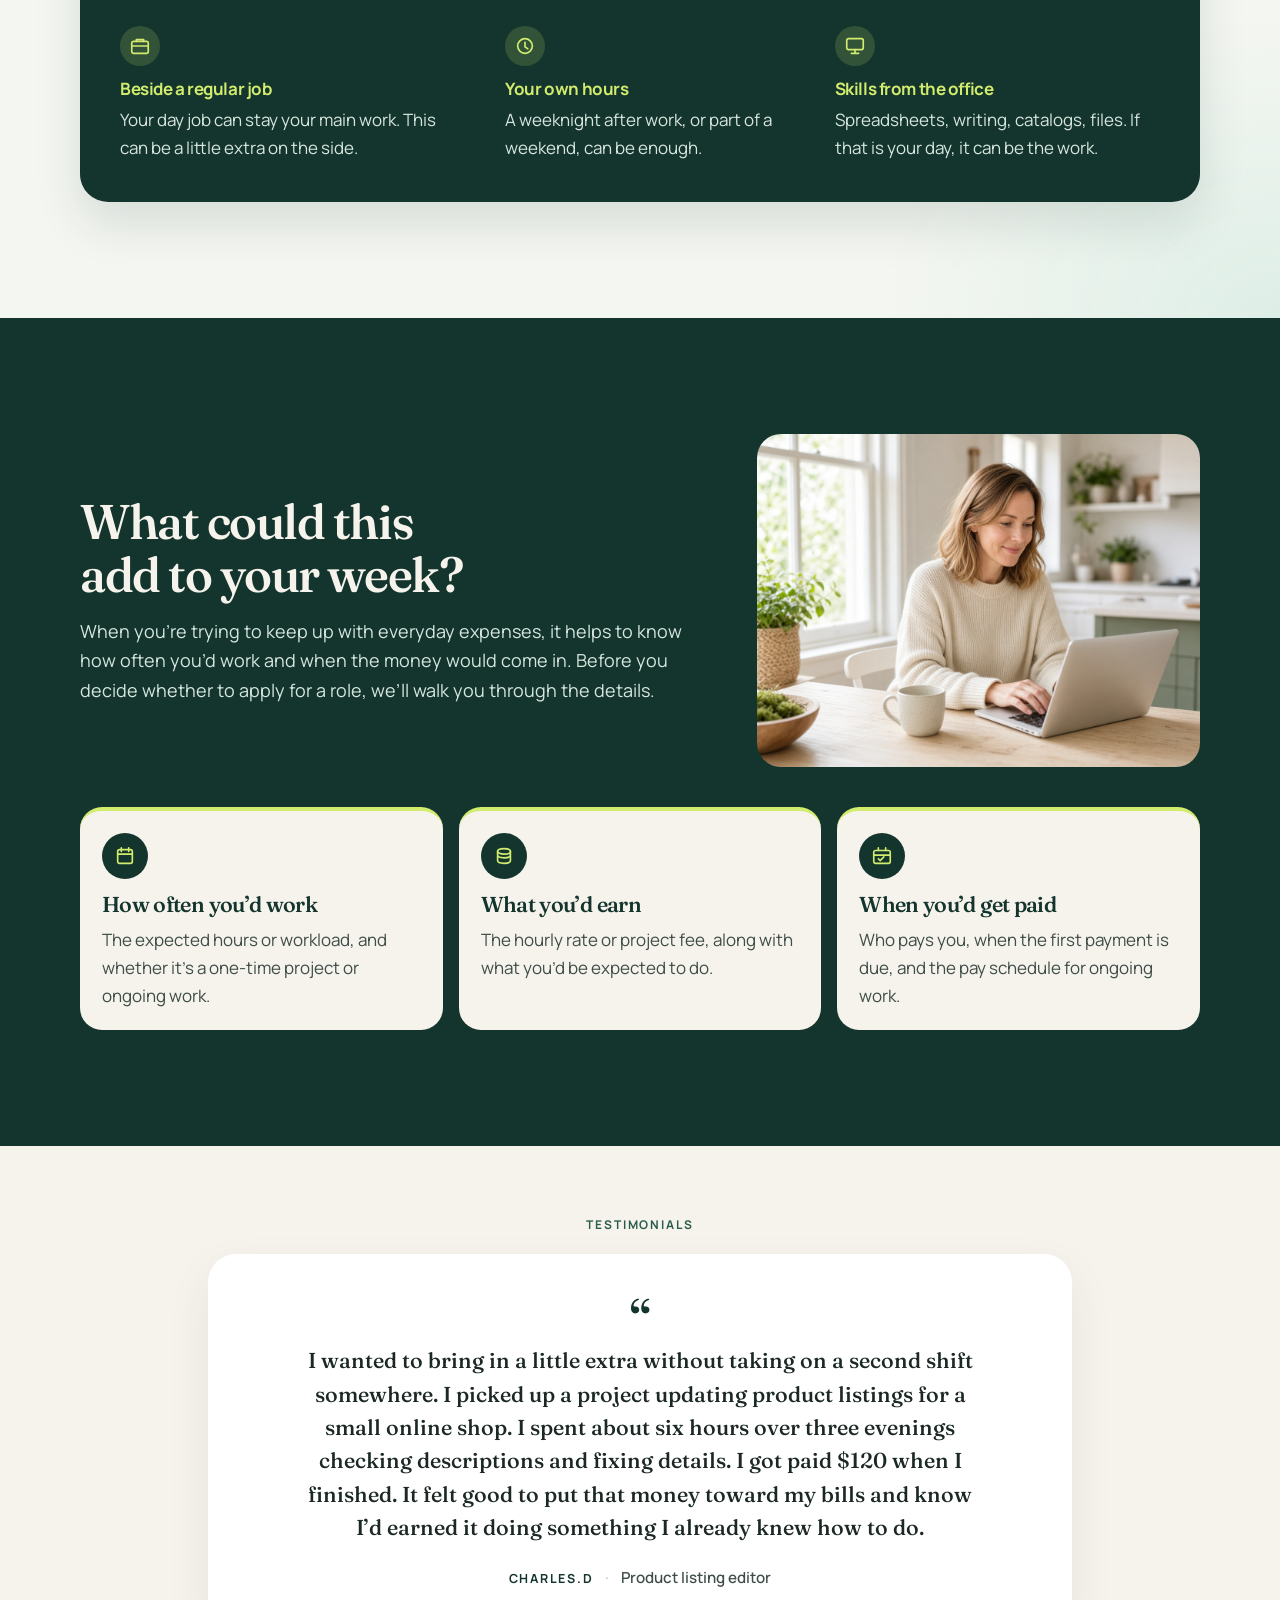
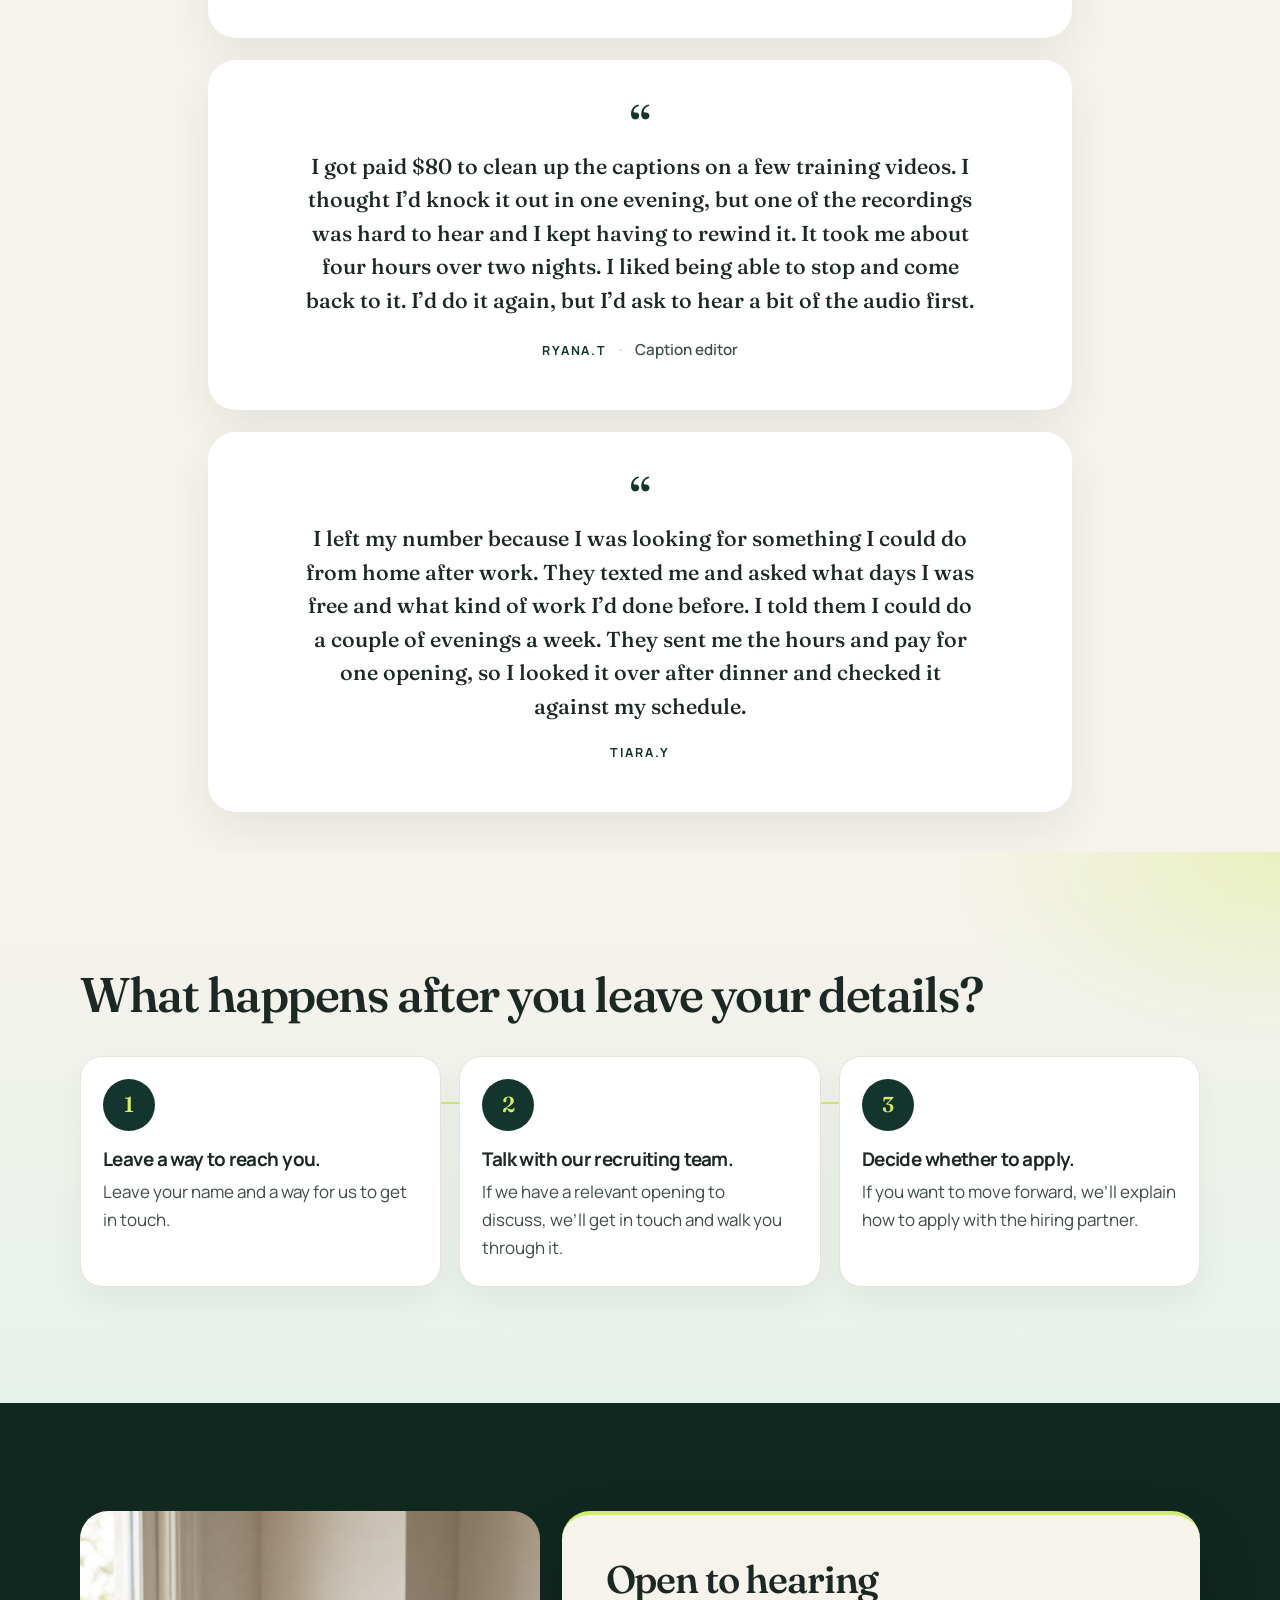
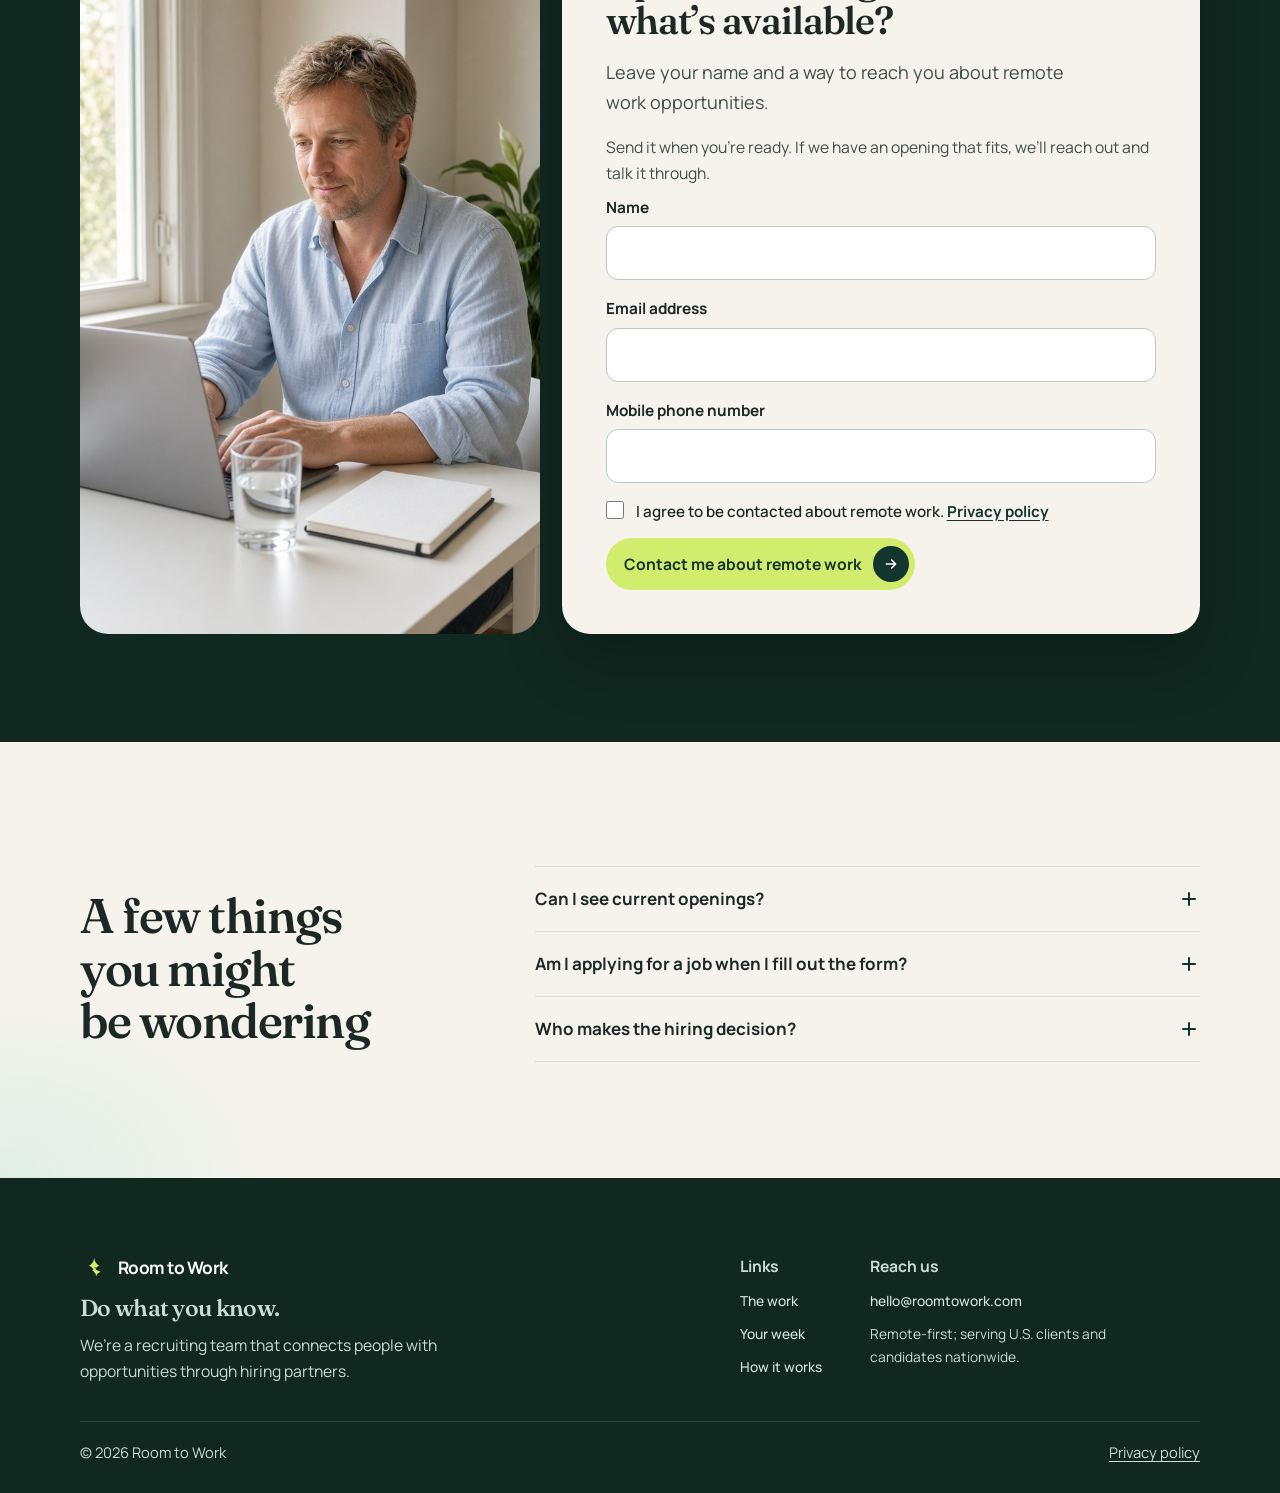
==== commit 710bc8e1: "Add Ryana.T and Tiara.Y to the testimonials. Co-authored-by: WeiYan-cdd <weiyansoon-pixel@users.nore" ====
--- a/index.html
+++ b/index.html
@@ -141,18 +141,37 @@
       </div>
     </section>
 
-    <section class="quote" id="quote" aria-label="A testimonial from Charles.D">
-      <div class="wrap">
-        <figure class="quote-panel">
-          <blockquote class="lived">
-            <p class="testimonial-label">Testimonial</p>
-            <p>I wanted to bring in a little extra without taking on a second shift somewhere. I picked up a project updating product listings for a small online shop. I spent about six hours over three evenings checking descriptions and fixing details. I got paid $120 when I finished. It felt good to put that money toward my bills and know I’d earned it doing something I already knew how to do.</p>
-            <footer>
-              <cite>Charles.D</cite>
-              <span class="role">Product listing editor</span>
-            </footer>
-          </blockquote>
-        </figure>
+    <section class="quote" id="quote" aria-label="Testimonials">
+      <div class="wrap">
+        <p class="testimonial-label">Testimonials</p>
+        <div class="testimonial-list">
+          <figure class="quote-panel">
+            <blockquote class="lived">
+              <p>I wanted to bring in a little extra without taking on a second shift somewhere. I picked up a project updating product listings for a small online shop. I spent about six hours over three evenings checking descriptions and fixing details. I got paid $120 when I finished. It felt good to put that money toward my bills and know I’d earned it doing something I already knew how to do.</p>
+              <footer>
+                <cite>Charles.D</cite>
+                <span class="role">Product listing editor</span>
+              </footer>
+            </blockquote>
+          </figure>
+          <figure class="quote-panel">
+            <blockquote class="lived">
+              <p>I got paid $80 to clean up the captions on a few training videos. I thought I’d knock it out in one evening, but one of the recordings was hard to hear and I kept having to rewind it. It took me about four hours over two nights. I liked being able to stop and come back to it. I’d do it again, but I’d ask to hear a bit of the audio first.</p>
+              <footer>
+                <cite>Ryana.T</cite>
+                <span class="role">Caption editor</span>
+              </footer>
+            </blockquote>
+          </figure>
+          <figure class="quote-panel">
+            <blockquote class="lived">
+              <p>I left my number because I was looking for something I could do from home after work. They texted me and asked what days I was free and what kind of work I’d done before. I told them I could do a couple of evenings a week. They sent me the hours and pay for one opening, so I looked it over after dinner and checked it against my schedule.</p>
+              <footer>
+                <cite>Tiara.Y</cite>
+              </footer>
+            </blockquote>
+          </figure>
+        </div>
       </div>
     </section>
 
--- a/styles.css
+++ b/styles.css
@@ -421,10 +421,25 @@
   padding: clamp(48px, 6vw, 72px) 0 clamp(28px, 4vw, 40px);
   background: var(--paper);
 }
+.testimonial-label {
+  margin: 0 auto 22px;
+  text-align: center;
+  color: var(--green-mid);
+  font-size: 0.75rem;
+  font-weight: 700;
+  letter-spacing: 0.16em;
+  line-height: 1.2;
+  text-transform: uppercase;
+}
+.testimonial-list {
+  display: grid;
+  gap: 22px;
+  max-width: 54rem;
+  margin: 0 auto;
+}
 .quote-panel {
-  margin: 0 auto;
-  max-width: 54rem;
-  padding: clamp(32px, 4vw, 52px) clamp(28px, 5vw, 64px);
+  margin: 0;
+  padding: clamp(32px, 4vw, 48px) clamp(28px, 5vw, 56px);
   background: #fff;
   border-radius: 28px;
   box-shadow: 0 18px 44px rgba(20, 53, 45, 0.08);
@@ -443,17 +458,7 @@
   font-size: clamp(1.15rem, 1.7vw, 1.35rem);
   line-height: 1.55;
 }
-.quote .lived .testimonial-label {
-  margin: 0 0 8px;
-  color: var(--green-mid);
-  font-family: var(--sans);
-  font-size: 0.75rem;
-  font-weight: 700;
-  letter-spacing: 0.16em;
-  line-height: 1.2;
-  text-transform: uppercase;
-}
-.quote .lived p:not(.testimonial-label)::before {
+.quote .lived p::before {
   content: "“";
   display: block;
   margin-bottom: 0.12em;
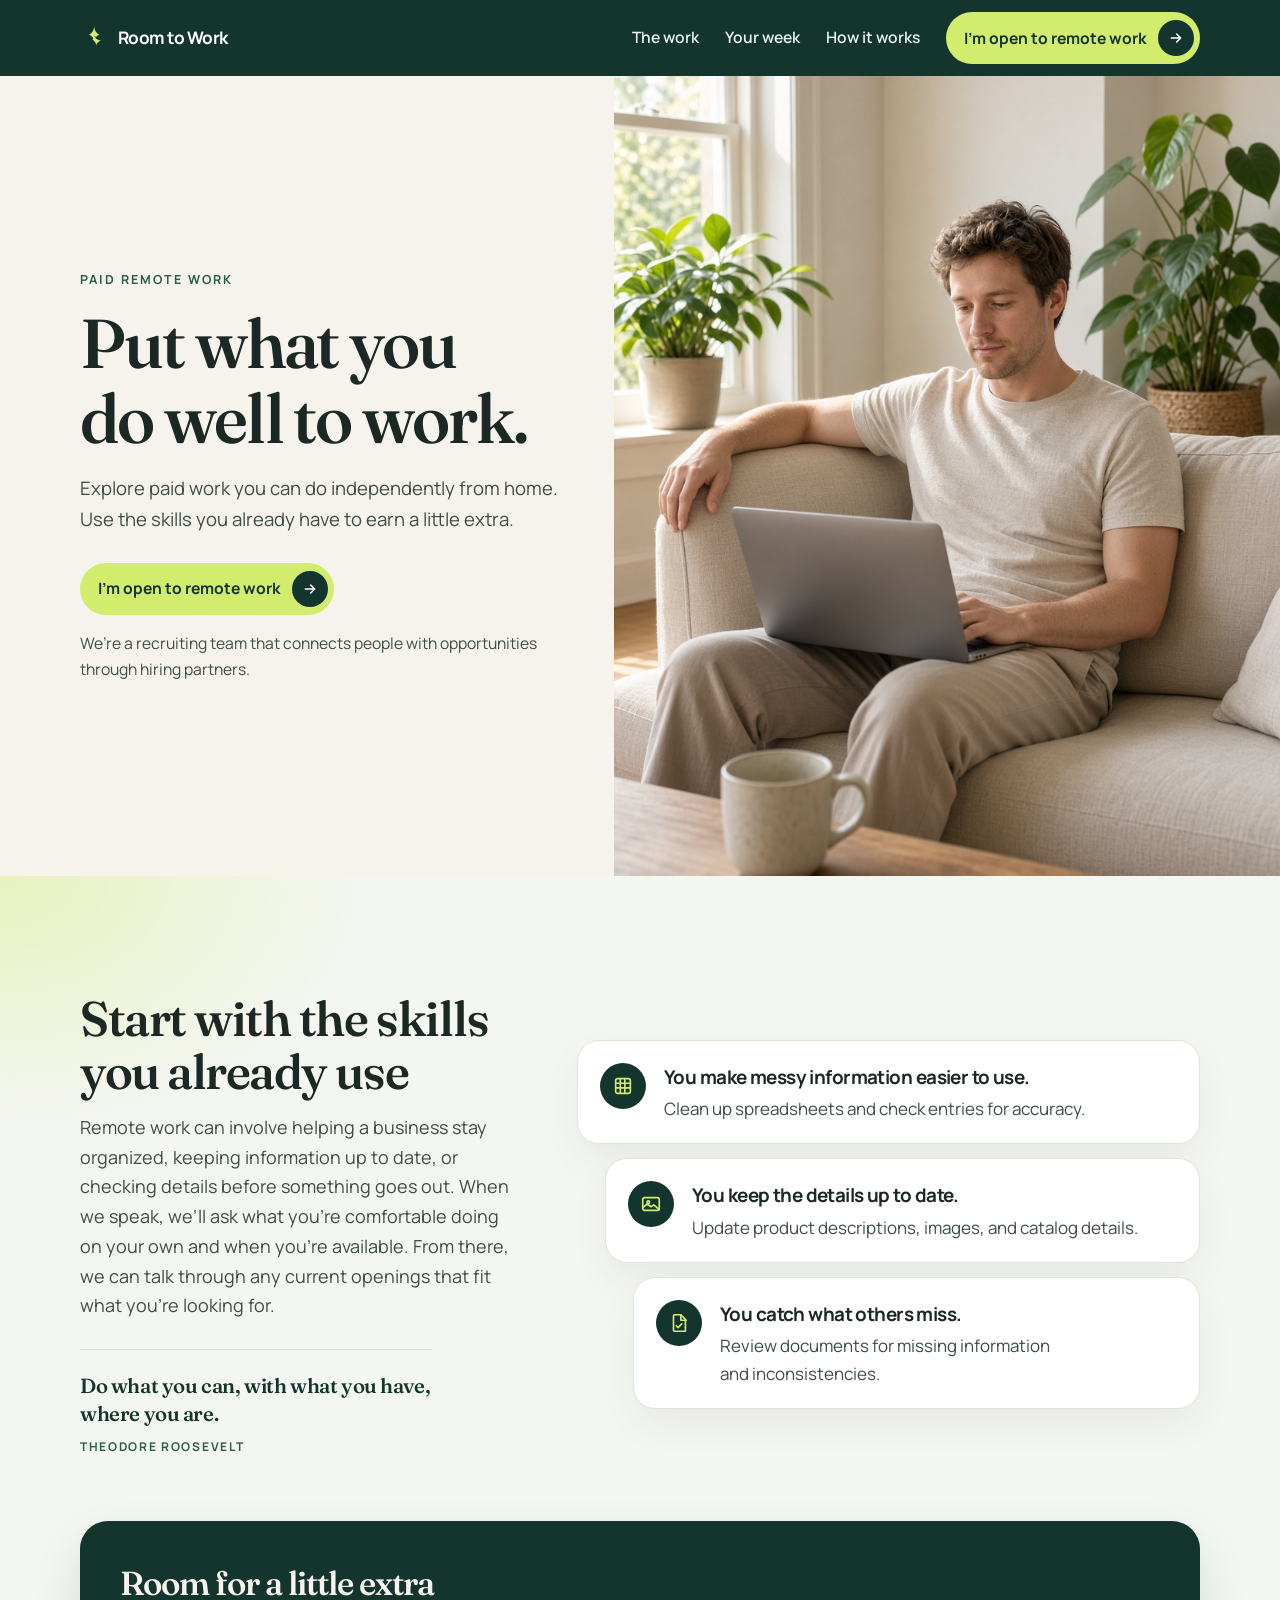
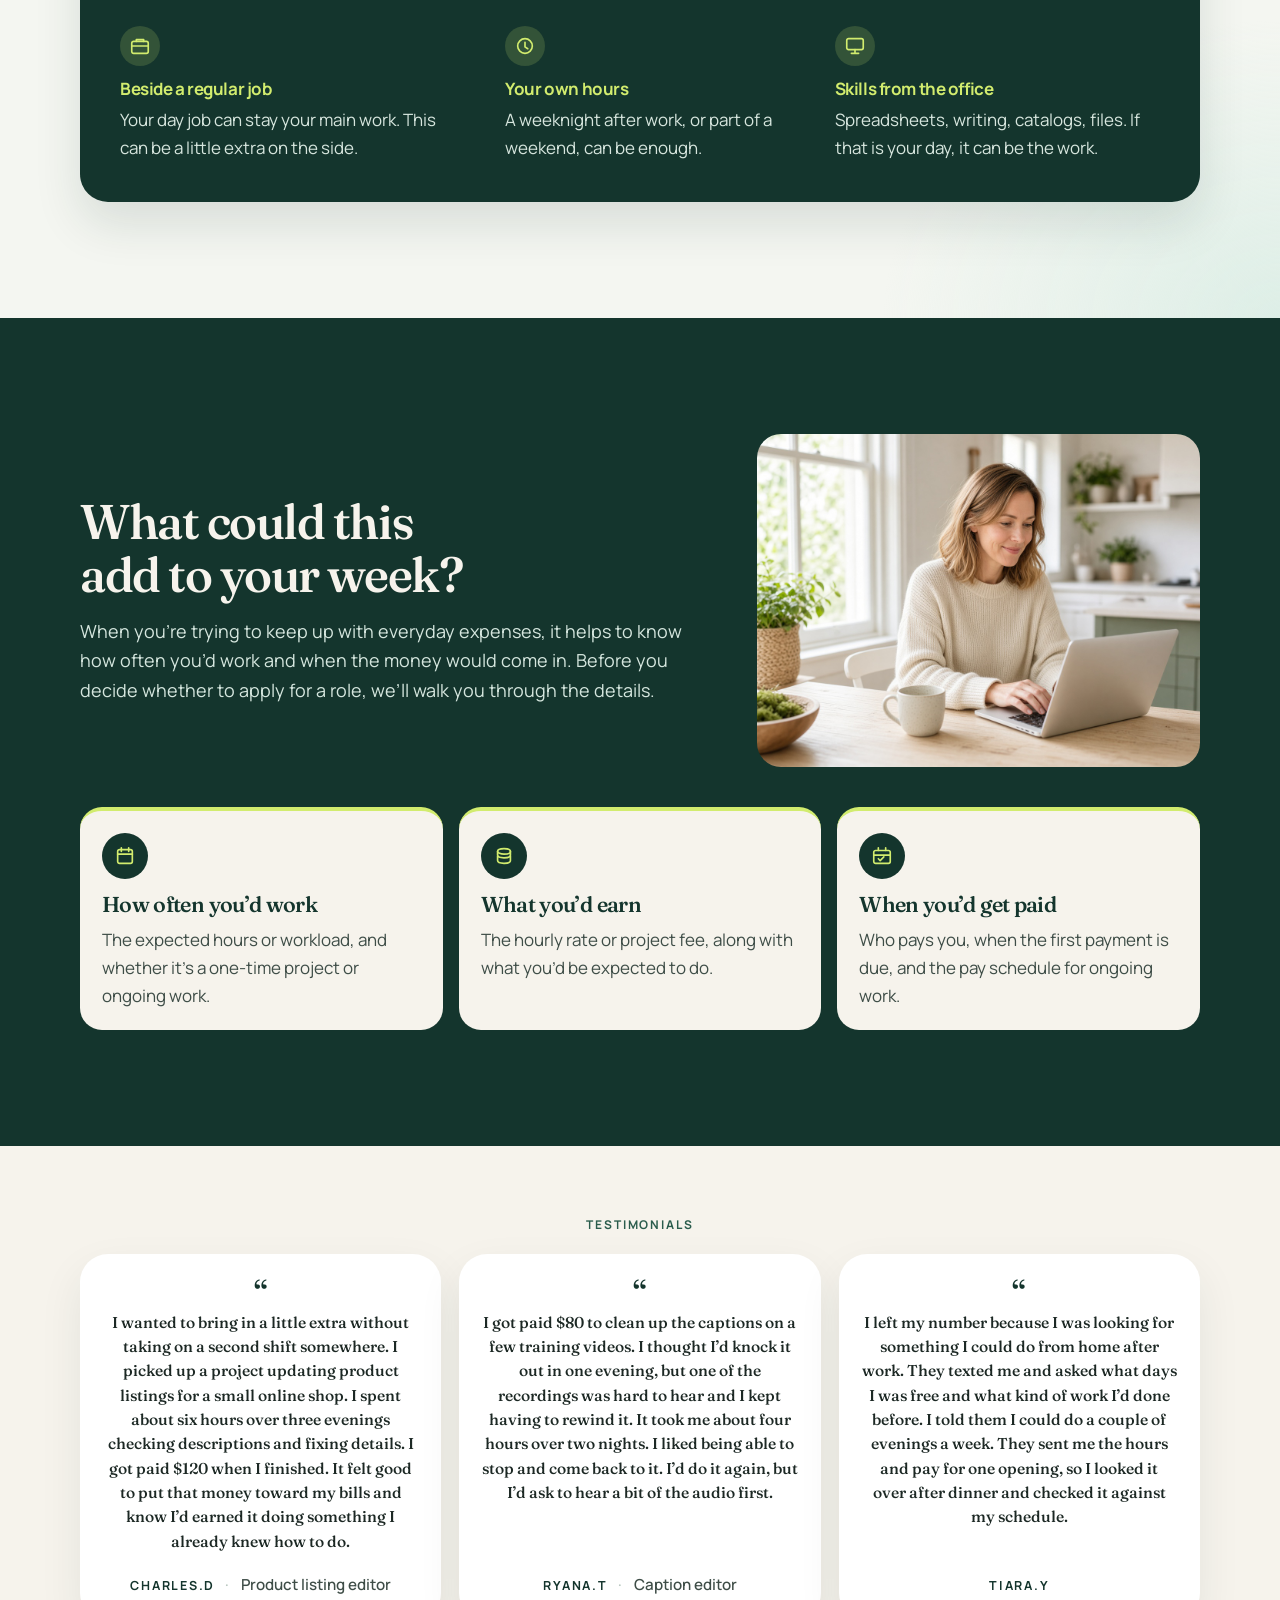
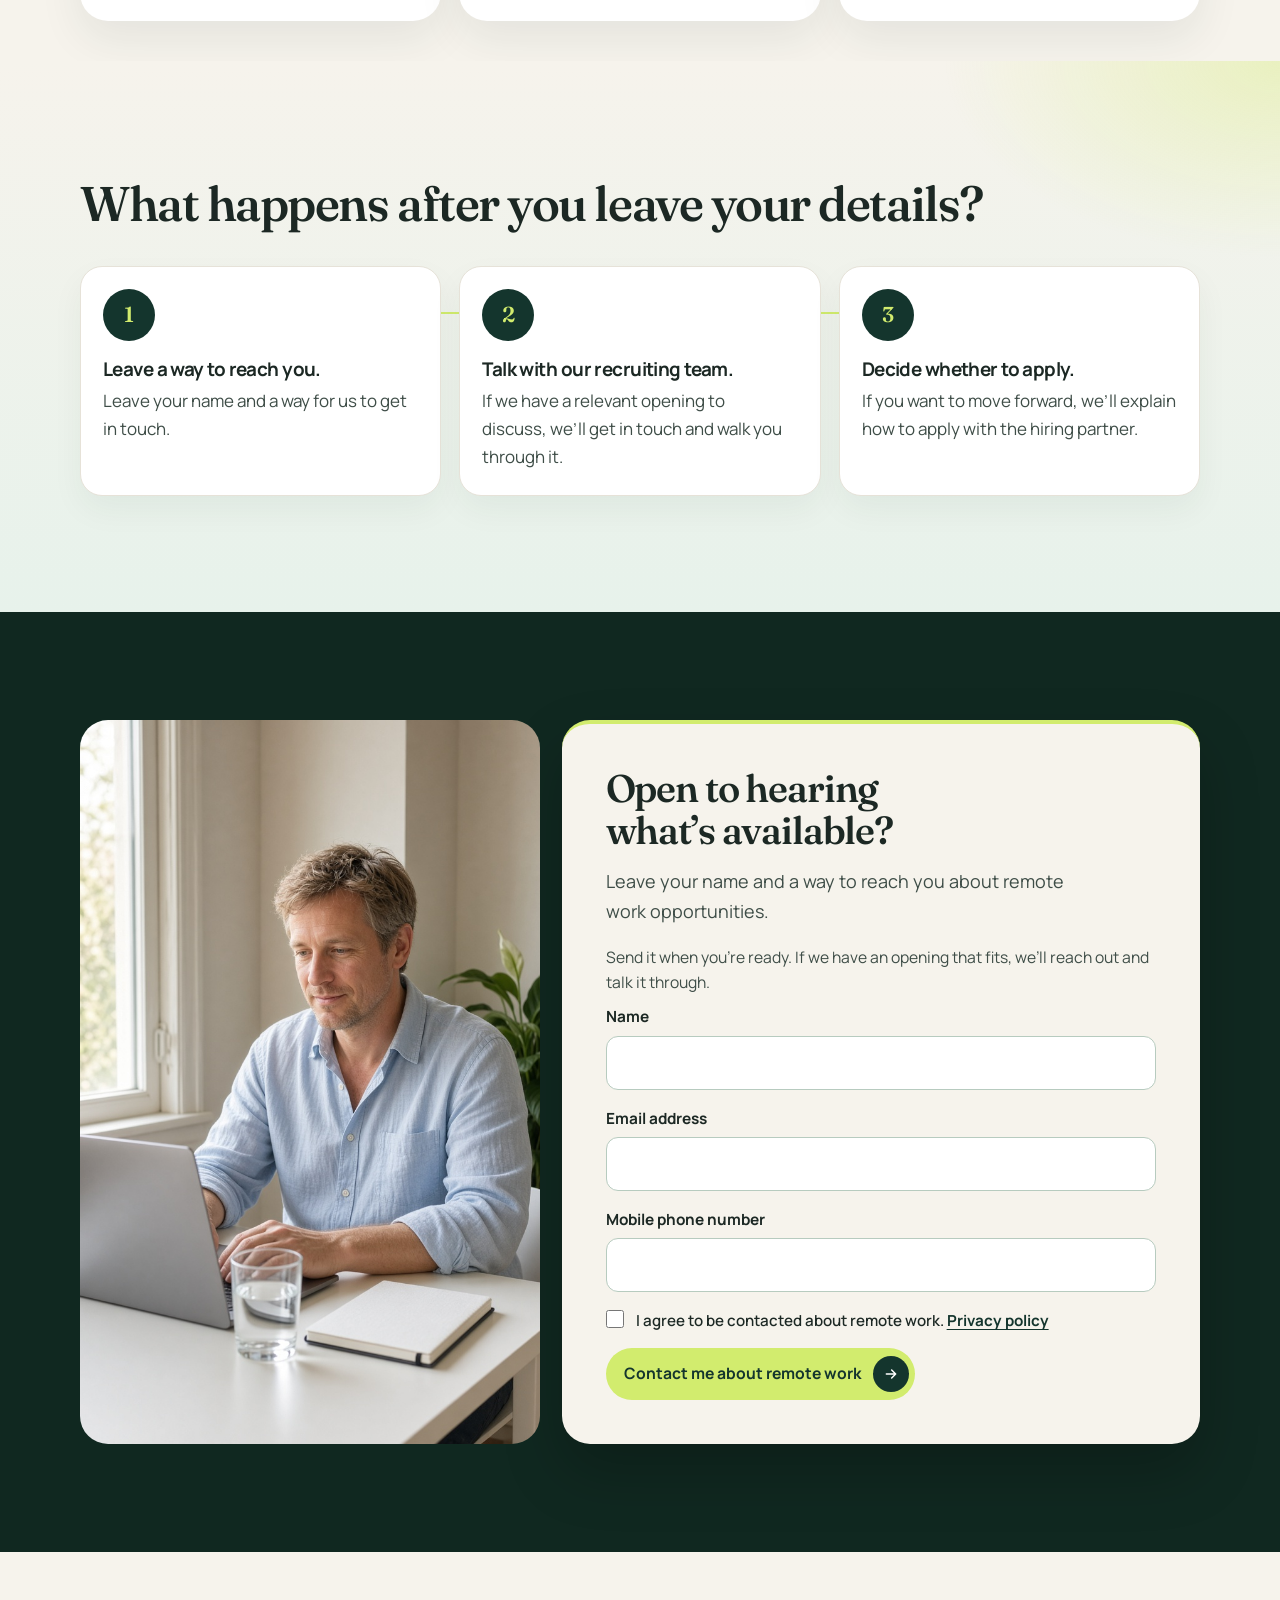
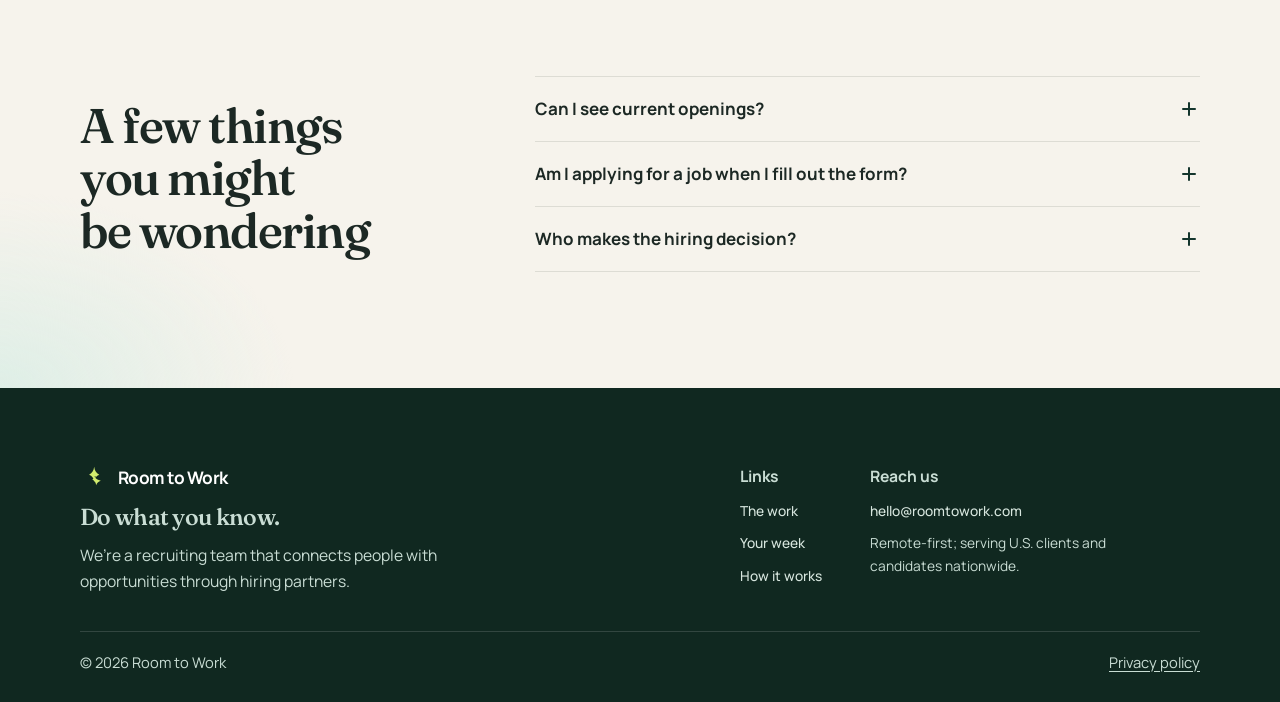
==== commit 02e995dd: "Add a thank-you page and open it after the interest form is accepted. Co-authored-by: WeiYan-cdd <we" ====
--- a/index.html
+++ b/index.html
@@ -211,7 +211,6 @@
         </figure>
         <form id="interest-form" class="form-panel" action="#interest" method="post" novalidate>
           <h2 id="form-title">Open to hearing what’s available?</h2>
-          <p id="form-confirmation" class="confirmation" role="status" tabindex="-1" hidden>Thanks for sharing your interest. Our recruiting team will use the contact details you provided if we have an opening to discuss with you.</p>
           <p class="lede">Leave your name and a way to reach you about remote work opportunities.</p>
           <p id="contact-help" class="help">Send it when you’re ready. If we have an opening that fits, we’ll reach out and talk it through.</p>
           <p id="contact-error" class="field-error" role="alert"></p>
--- a/styles.css
+++ b/styles.css
@@ -433,13 +433,14 @@
 }
 .testimonial-list {
   display: grid;
-  gap: 22px;
-  max-width: 54rem;
-  margin: 0 auto;
+  grid-template-columns: repeat(3, minmax(0, 1fr));
+  gap: 18px;
+  align-items: stretch;
 }
 .quote-panel {
-  margin: 0;
-  padding: clamp(32px, 4vw, 48px) clamp(28px, 5vw, 56px);
+  display: flex;
+  margin: 0;
+  padding: 28px 22px 24px;
   background: #fff;
   border-radius: 28px;
   box-shadow: 0 18px 44px rgba(20, 53, 45, 0.08);
@@ -447,23 +448,26 @@
 }
 .quote blockquote { margin: 0; }
 .quote .lived {
-  margin: 0 auto;
-  max-width: 42rem;
+  display: flex;
+  flex-direction: column;
+  flex: 1;
+  margin: 0;
+  max-width: none;
 }
 .quote .lived p {
   margin: 0;
   color: var(--ink);
   font-family: var(--serif);
   font-weight: 500;
-  font-size: clamp(1.15rem, 1.7vw, 1.35rem);
+  font-size: 0.98rem;
   line-height: 1.55;
 }
 .quote .lived p::before {
   content: "“";
   display: block;
-  margin-bottom: 0.12em;
+  margin-bottom: 0.2em;
   color: var(--forest);
-  font-size: 3.2rem;
+  font-size: 2rem;
   line-height: 0.7;
 }
 .quote .lived footer {
@@ -471,8 +475,9 @@
   flex-wrap: wrap;
   justify-content: center;
   align-items: baseline;
-  gap: 4px 12px;
-  margin-top: 20px;
+  gap: 4px 10px;
+  margin-top: auto;
+  padding-top: 18px;
 }
 .quote .lived cite {
   font-style: normal;
@@ -627,17 +632,6 @@
   font-weight: 600;
 }
 .field-error:empty { display: none; }
-.confirmation {
-  margin: 0 0 20px;
-  padding: 14px 16px;
-  background: var(--paper);
-  color: var(--forest);
-  border-radius: 14px;
-  border: 1px solid var(--sage-deep);
-  box-shadow: inset 3px 0 0 var(--lime);
-  font-weight: 600;
-  scroll-margin-top: 96px;
-}
 .form-panel .btn { margin-top: 14px; }
 .form-panel .lede { max-width: 36rem; margin-bottom: 18px; }
 .form-legal {
@@ -795,8 +789,20 @@
   padding: clamp(56px, 8vw, 96px) 0 clamp(80px, 10vw, 120px);
 }
 .page h1 { max-width: 12em; }
+.thanks .btn { margin-top: 12px; }
 .page p { max-width: 40rem; }
 .page a { color: var(--forest); font-weight: 700; text-underline-offset: 0.2em; }
+.policy { max-width: 44rem; }
+.policy .effective { margin-top: 0; color: var(--muted); font-size: 0.95rem; }
+.policy h2 {
+  margin: 36px 0 10px;
+  font-size: clamp(1.35rem, 2vw, 1.65rem);
+  scroll-margin-top: 96px;
+}
+.policy .contents,
+.policy ul { margin: 0 0 16px; padding-left: 1.25em; }
+.policy li { margin: 8px 0; }
+.policy li strong { color: var(--ink); }
 #work, #worth, #quote, #week, #faq, h2 { scroll-margin-top: 96px; }
 
 @media (min-width: 801px) {
@@ -833,6 +839,7 @@
   .worth-head, .interest-split { grid-template-columns: 1fr; }
   .interest-photo { aspect-ratio: 16 / 9; min-height: 0; }
   .interest-photo img { height: 100%; }
+  .testimonial-list { grid-template-columns: 1fr; }
   .steps { grid-template-columns: 1fr; gap: 14px; }
   .steps::before { display: none; }
   .faq .wrap { grid-template-columns: 1fr; gap: 8px; }
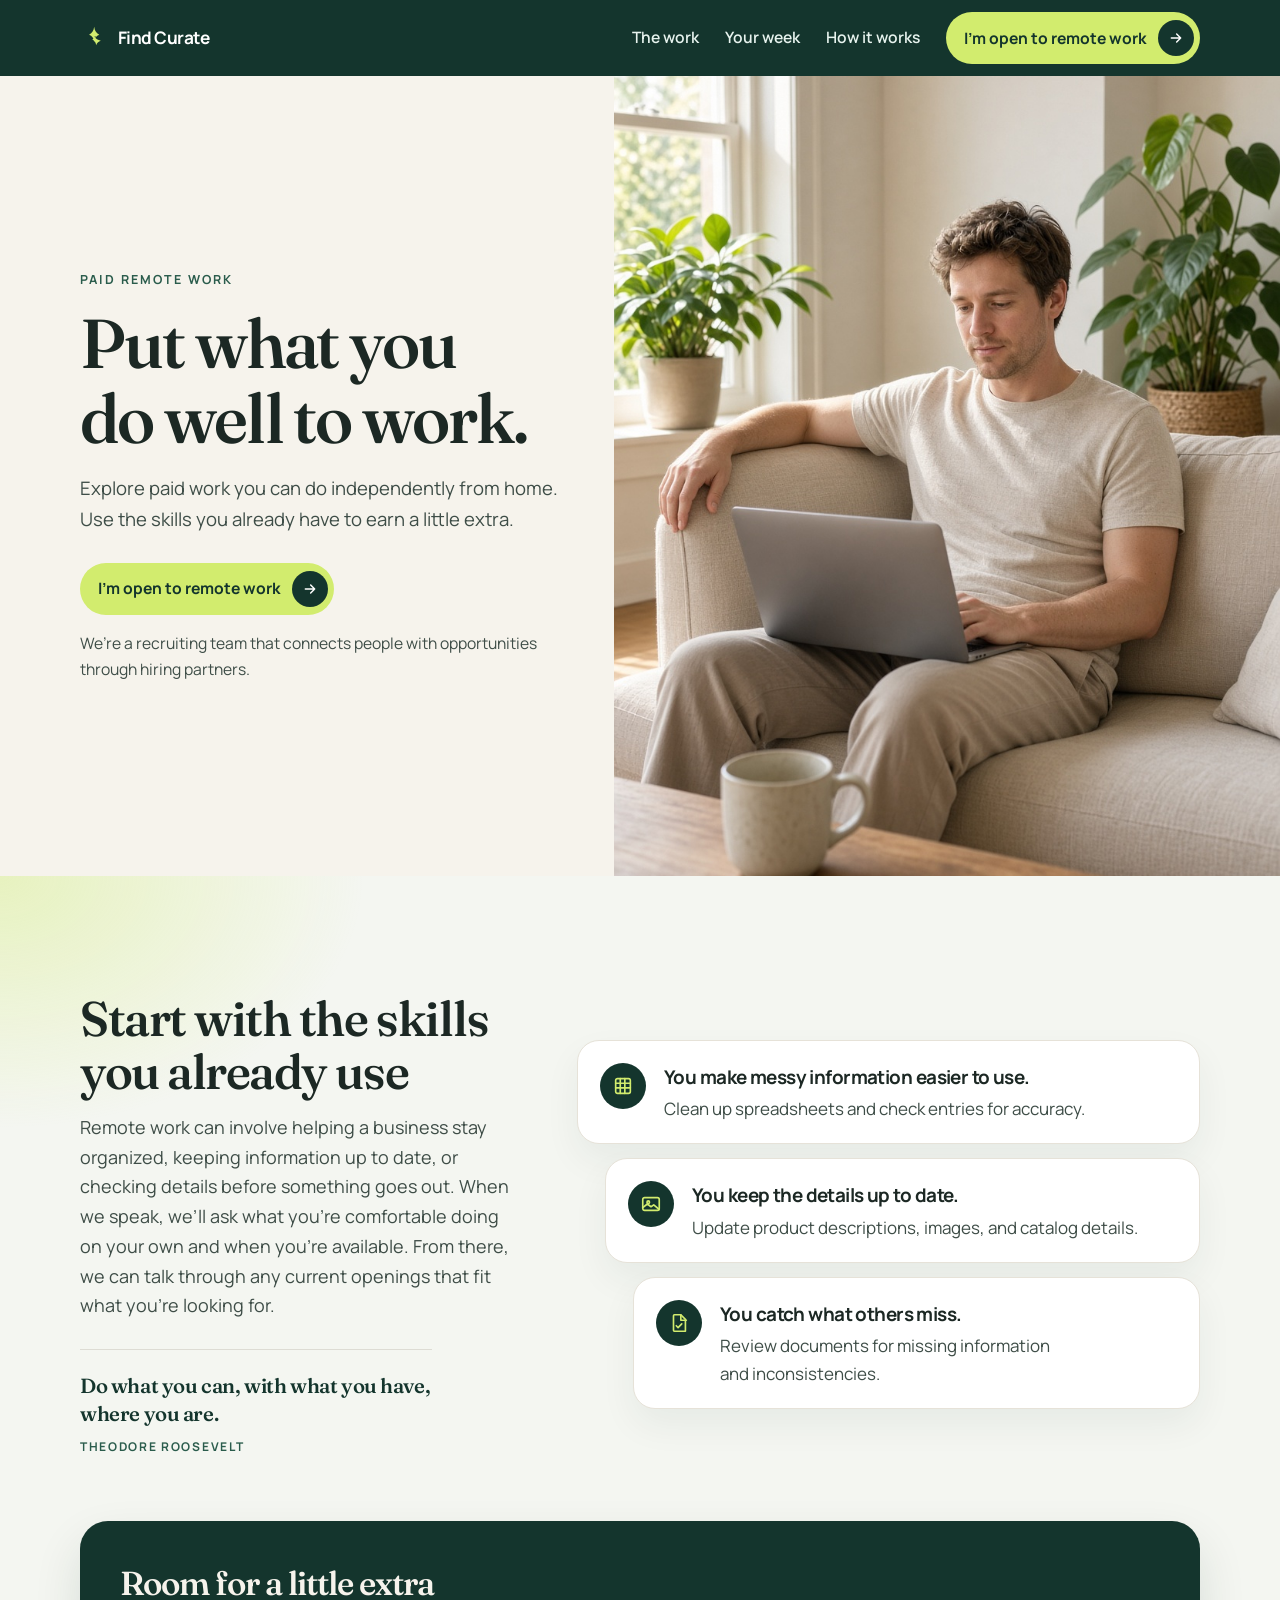
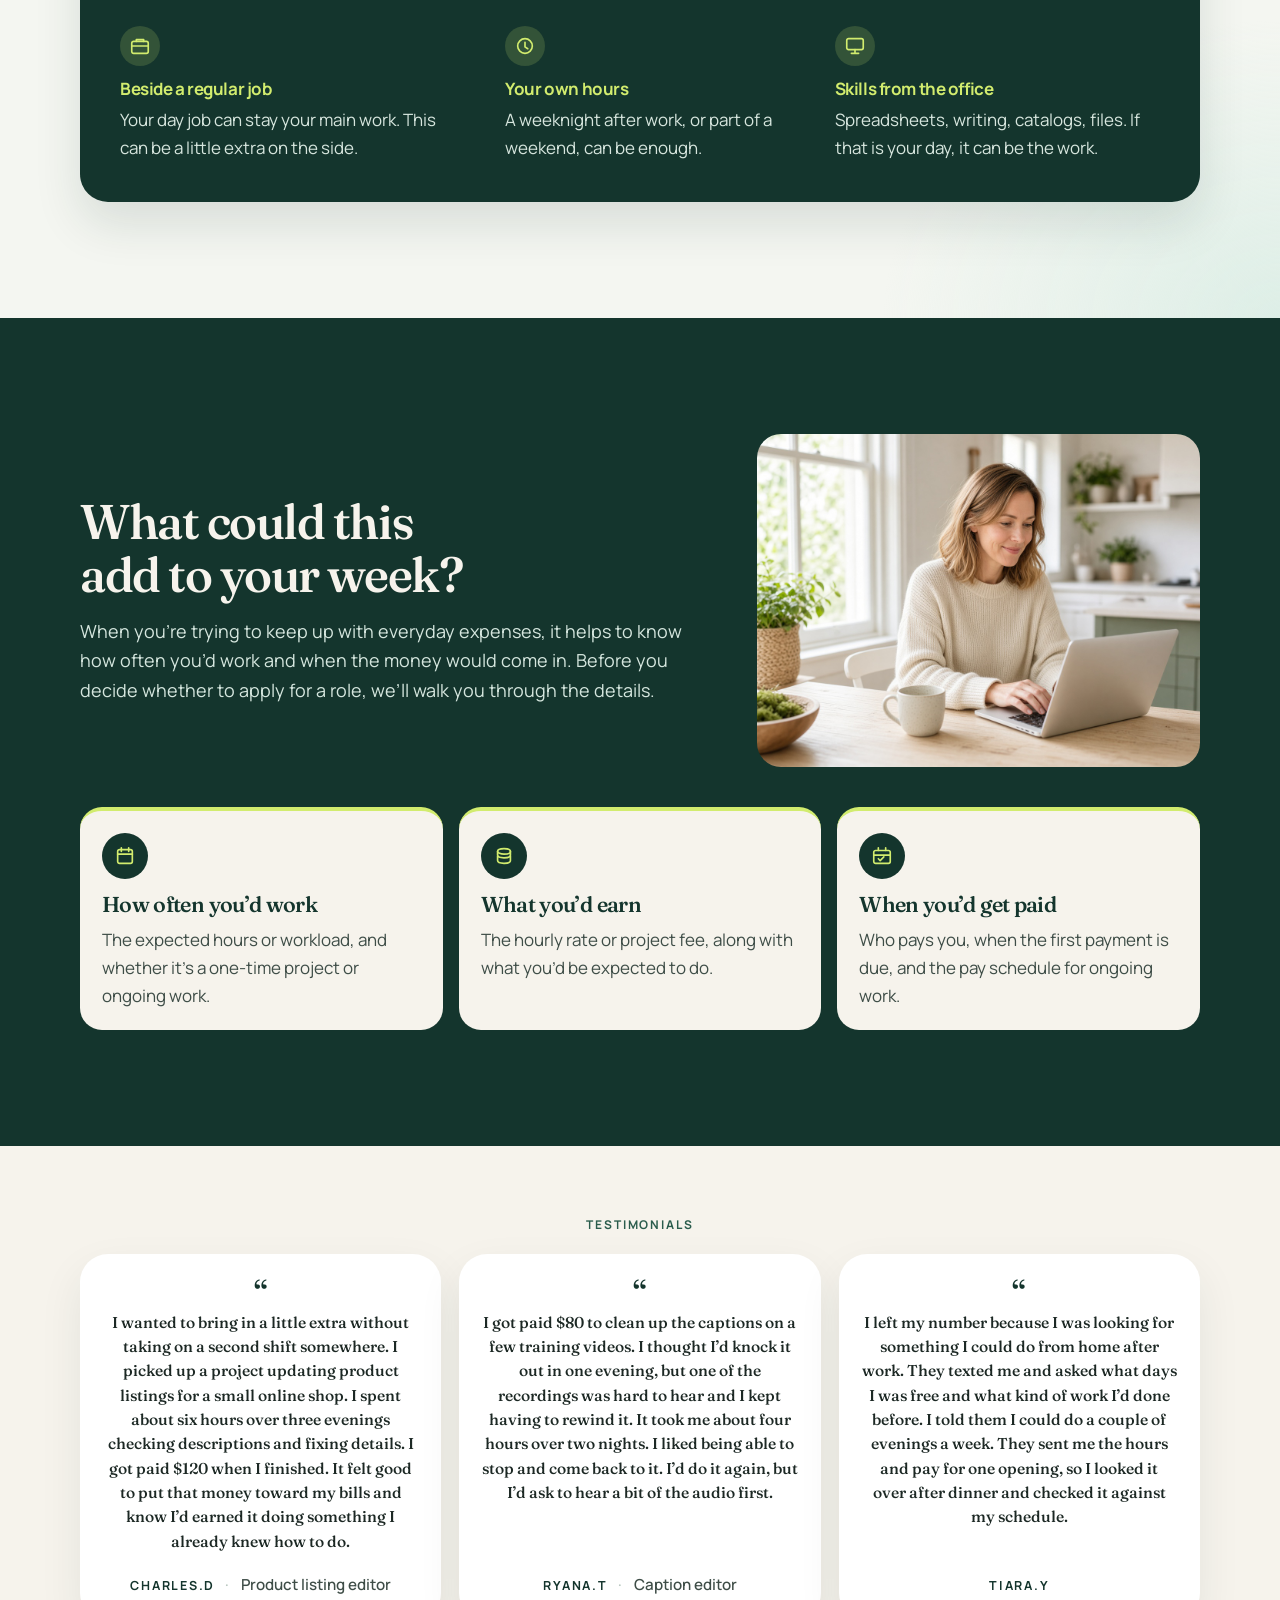
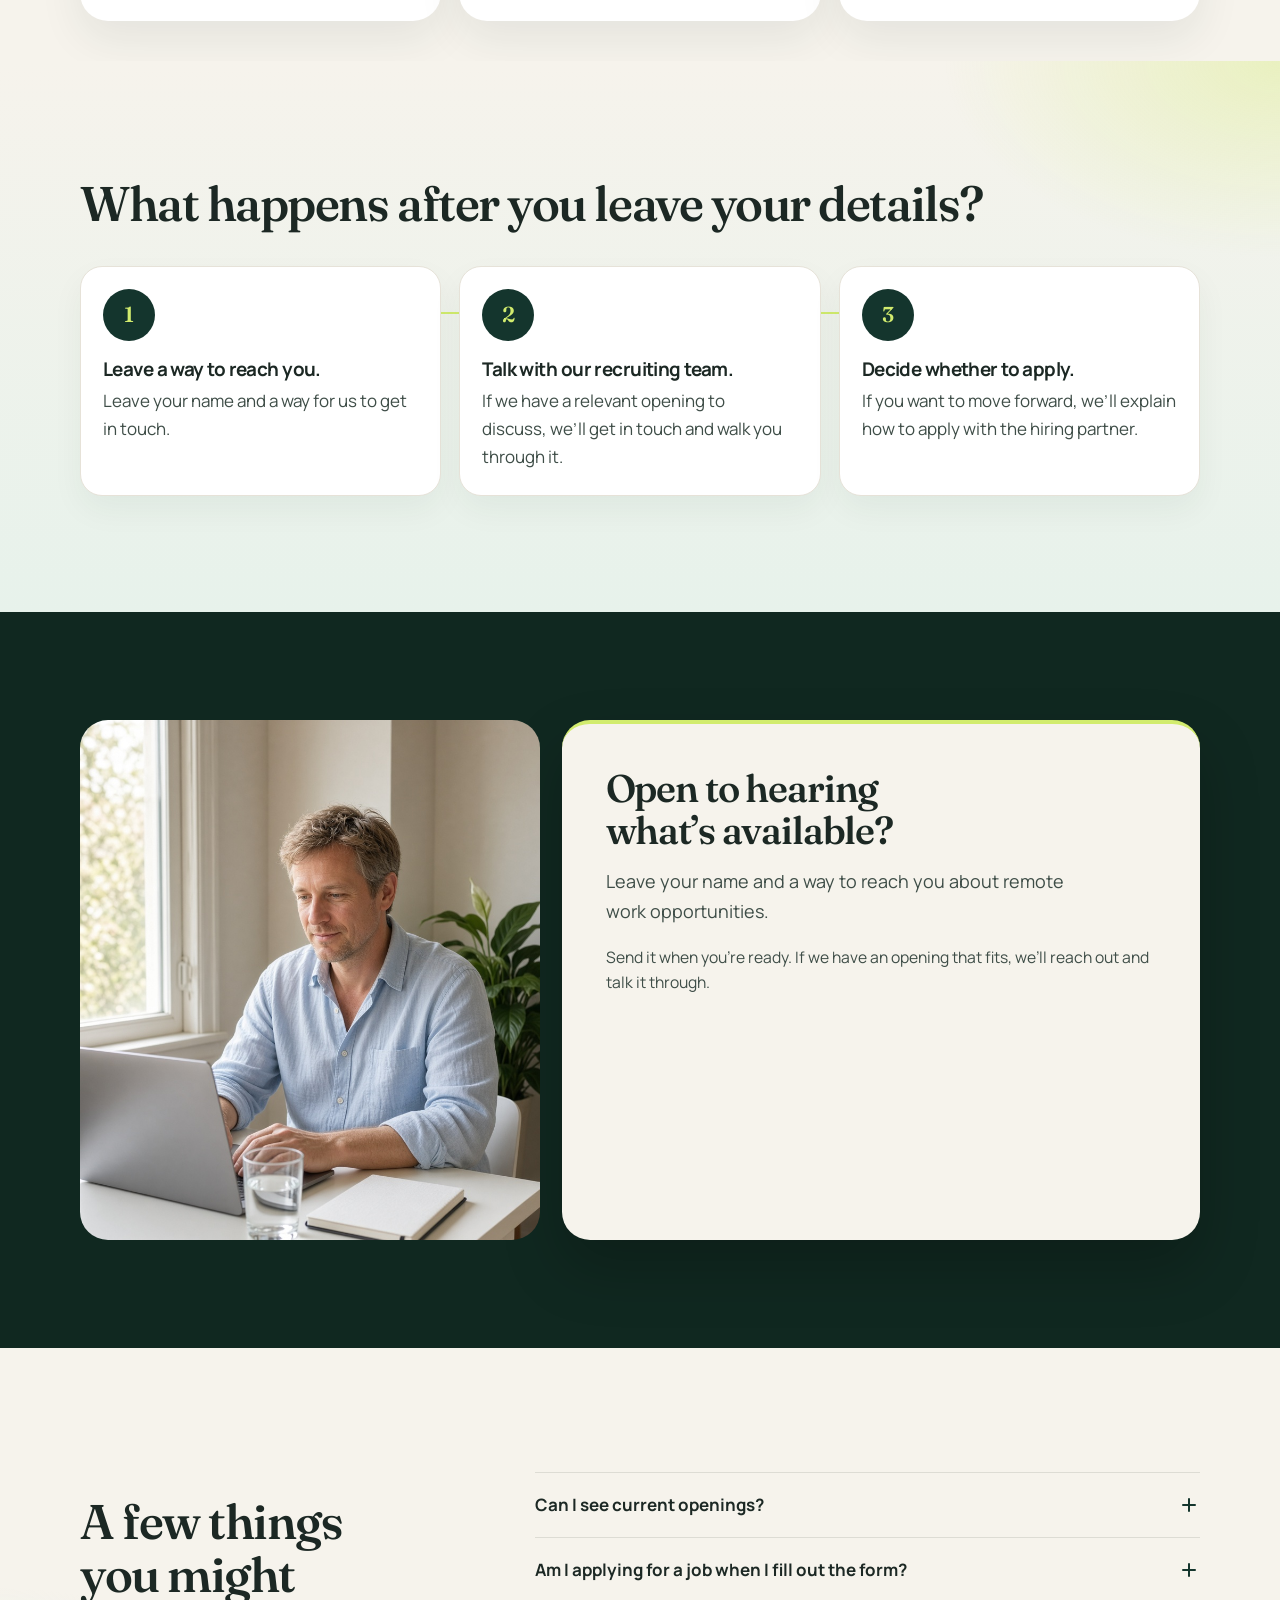
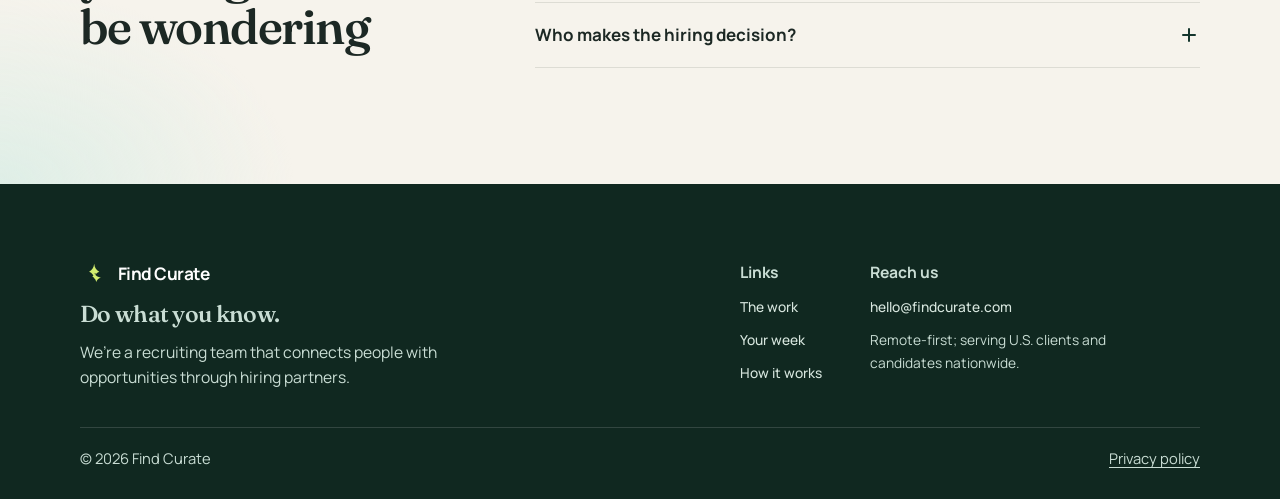
==== commit 2664f74b: "Update the landing page to Find Curate and embed the contact form. Co-authored-by: Cursor <cursorage" ====
--- a/index.html
+++ b/index.html
@@ -3,17 +3,17 @@
 <head>
   <meta charset="utf-8">
   <meta name="viewport" content="width=device-width, initial-scale=1">
-  <title>Room to Work — Do what you know.</title>
-  <meta name="description" content="Explore paid work you can do independently from home. Room to Work is a recruiting team that connects people with opportunities through hiring partners.">
+  <title>Find Curate — Do what you know.</title>
+  <meta name="description" content="Explore paid work you can do independently from home. Find Curate is a recruiting team that connects people with opportunities through hiring partners.">
   <meta name="theme-color" content="#14352d">
-  <meta property="og:title" content="Room to Work — Do what you know.">
+  <meta property="og:title" content="Find Curate — Do what you know.">
   <meta property="og:description" content="Explore paid work you can do independently from home. Use the skills you already have to earn a little extra.">
   <meta property="og:type" content="website">
   <link rel="icon" href="favicon.svg" type="image/svg+xml">
   <link rel="preconnect" href="https://fonts.googleapis.com">
   <link rel="preconnect" href="https://fonts.gstatic.com" crossorigin>
   <link href="https://fonts.googleapis.com/css2?family=Fraunces:opsz,wght@9..144,560;9..144,640&family=Manrope:wght@400;500;600;700&display=swap" rel="stylesheet">
-  <link rel="stylesheet" href="styles.css">
+  <link rel="stylesheet" href="m-style.css">
 </head>
 <body>
   <a class="skip" href="#main">Skip to content</a>
@@ -21,7 +21,7 @@
     <div class="wrap header-bar">
       <a class="brand" href="#top">
         <svg viewBox="0 0 32 32" aria-hidden="true"><path fill="currentColor" d="M16.2 3.2c.6 4.4 2.2 7.2 5.8 9.1-3.4 1-5.2 3.6-5.8 8.2-.6-4.6-2.4-7.2-5.8-8.2 3.6-1.9 5.2-4.7 5.8-9.1zm.2 11.2c1.5 2.5 4 4.1 7.4 4.6-2.8.7-4.6 2.5-5.3 5.4-.3-3.3-1.8-5.6-4.5-6.8 2-.8 3.5-2 4.4-3.2z"/></svg>
-        Room to Work
+        Find Curate
       </a>
       <button class="nav-toggle" type="button" aria-expanded="false" aria-controls="site-nav">
         <span class="sr-only">Menu</span>
@@ -209,35 +209,13 @@
         <figure class="interest-photo">
           <img src="assets/form-morning-laptop.jpg" width="900" height="1200" alt="A man works on a laptop at a bright desk beside a window, with a notebook and a glass of water.">
         </figure>
-        <form id="interest-form" class="form-panel" action="#interest" method="post" novalidate>
+        <div class="form-panel">
           <h2 id="form-title">Open to hearing what’s available?</h2>
           <p class="lede">Leave your name and a way to reach you about remote work opportunities.</p>
           <p id="contact-help" class="help">Send it when you’re ready. If we have an opening that fits, we’ll reach out and talk it through.</p>
-          <p id="contact-error" class="field-error" role="alert"></p>
-          <div class="field">
-            <label for="name">Name</label>
-            <input id="name" name="name" type="text" autocomplete="name" maxlength="80" required aria-describedby="contact-help name-error">
-            <p id="name-error" class="field-error"></p>
-          </div>
-          <div class="field">
-            <label for="email">Email address</label>
-            <input id="email" name="email" type="email" autocomplete="email" inputmode="email" maxlength="120" spellcheck="false" aria-describedby="contact-help contact-error email-error">
-            <p id="email-error" class="field-error"></p>
-          </div>
-          <div class="field">
-            <label for="phone">Mobile phone number</label>
-            <input id="phone" name="phone" type="tel" autocomplete="tel" inputmode="tel" maxlength="24" aria-describedby="contact-help contact-error phone-error">
-            <p id="phone-error" class="field-error"></p>
-          </div>
-          <div class="form-legal">
-            <label class="consent" for="consent">
-              <input id="consent" name="consent" type="checkbox" aria-describedby="consent-error">
-              <span>I agree to be contacted about remote work. <a href="privacy.html">Privacy policy</a></span>
-            </label>
-            <p id="consent-error" class="field-error"></p>
-          </div>
-          <button class="btn" type="submit">Contact me about remote work <span class="arrow" aria-hidden="true"><svg viewBox="0 0 24 24"><path d="M5 12h14M13 6l6 6-6 6"/></svg></span></button>
-        </form>
+<div data-cddform="fei-us10-united-state10-2" data-origin="www.findcurate.com"></div>
+<script src="https://www.chatfromforms.com/form-embed.js?v=0.1" defer></script>
+        </div>
       </div>
     </section>
 
@@ -268,7 +246,7 @@
         <div class="footer-brand">
           <a class="brand" href="#top">
             <svg viewBox="0 0 32 32" aria-hidden="true"><path fill="currentColor" d="M16.2 3.2c.6 4.4 2.2 7.2 5.8 9.1-3.4 1-5.2 3.6-5.8 8.2-.6-4.6-2.4-7.2-5.8-8.2 3.6-1.9 5.2-4.7 5.8-9.1zm.2 11.2c1.5 2.5 4 4.1 7.4 4.6-2.8.7-4.6 2.5-5.3 5.4-.3-3.3-1.8-5.6-4.5-6.8 2-.8 3.5-2 4.4-3.2z"/></svg>
-            Room to Work
+            Find Curate
           </a>
           <p class="slogan">Do what you know.</p>
           <p>We’re a recruiting team that connects people with opportunities through hiring partners.</p>
@@ -282,17 +260,17 @@
           </nav>
           <div class="footer-col">
             <p class="footer-label">Reach us</p>
-            <a href="mailto:hello@roomtowork.com">hello@roomtowork.com</a>
+            <a href="mailto:hello@findcurate.com">hello@findcurate.com</a>
             <p class="footer-note">Remote-first; serving U.S. clients and candidates nationwide.</p>
           </div>
         </div>
       </div>
       <div class="footer-base">
-        <p class="copyright">© 2026 Room to Work</p>
-        <p class="footer-links"><a href="privacy.html">Privacy policy</a></p>
+        <p class="copyright">© 2026 Find Curate</p>
+        <p class="footer-links"><a href="privacy-policy/">Privacy policy</a></p>
       </div>
     </div>
   </footer>
-  <script src="script.js"></script>
+  <script src="m-script.js"></script>
 </body>
 </html>
--- a/m-style.css
+++ b/m-style.css
@@ -0,0 +1,880 @@
+:root {
+  --forest: #14352d;
+  --forest-deep: #102820;
+  --green: #1f4d40;
+  --green-mid: #2a5c4c;
+  --sage: #dceee6;
+  --sage-deep: #c9e0d6;
+  --paper: #f6f3ec;
+  --ink: #1c2824;
+  --muted: #3e4d47;
+  --line: #e3e6e0;
+  --lime: #d2ec6e;
+  --lime-hover: #c4e05a;
+  --danger: #7a241f;
+  --header: 76px;
+  --wrap: 1120px;
+  --serif: "Fraunces", "Iowan Old Style", Palatino, Georgia, serif;
+  --sans: "Manrope", "Segoe UI", system-ui, sans-serif;
+  --shadow: 0 12px 32px rgba(20, 53, 45, 0.06);
+}
+
+* { box-sizing: border-box; }
+html { scroll-behavior: smooth; }
+body {
+  margin: 0;
+  color: var(--ink);
+  background: var(--paper);
+  font: 400 1.0625rem/1.65 var(--sans);
+}
+img { max-width: 100%; display: block; }
+a { color: inherit; }
+button, input { font: inherit; color: inherit; }
+h1, h2, h3 {
+  font-family: var(--serif);
+  font-weight: 560;
+  letter-spacing: -0.03em;
+  line-height: 1.08;
+  text-wrap: balance;
+  color: var(--ink);
+}
+h1 { margin: 0 0 18px; font-size: clamp(3.15rem, 5.4vw, 4.85rem); }
+h2 { margin: 0 0 16px; font-size: clamp(2.15rem, 3.8vw, 3.25rem); }
+h3 { margin: 0; font-family: var(--sans); font-weight: 700; letter-spacing: -0.03em; font-size: 1.18rem; line-height: 1.3; }
+p { margin: 0 0 14px; color: var(--muted); text-wrap: pretty; }
+.wrap { width: min(var(--wrap), calc(100% - 48px)); margin-inline: auto; }
+.lede { font-size: 1.125rem; max-width: 40rem; margin-bottom: 0; }
+.sr-only {
+  position: absolute;
+  width: 1px;
+  height: 1px;
+  padding: 0;
+  margin: -1px;
+  overflow: hidden;
+  clip: rect(0, 0, 0, 0);
+  white-space: nowrap;
+  border: 0;
+}
+.skip {
+  position: absolute;
+  left: 12px;
+  top: -48px;
+  background: #fff;
+  color: var(--forest);
+  padding: 8px 12px;
+  z-index: 40;
+  border-radius: 8px;
+  font-weight: 700;
+}
+.skip:focus { top: 12px; }
+:focus-visible { outline: 3px solid var(--forest); outline-offset: 3px; }
+.site-header :focus-visible,
+.worth :focus-visible,
+.site-footer :focus-visible { outline-color: var(--lime); }
+[hidden] { display: none !important; }
+::selection { background: var(--lime); color: var(--forest); }
+
+.btn {
+  display: inline-flex;
+  align-items: center;
+  gap: 12px;
+  min-height: 52px;
+  max-width: 100%;
+  padding: 6px 6px 6px 18px;
+  border: 0;
+  border-radius: 999px;
+  background: var(--lime);
+  color: var(--forest);
+  text-decoration: none;
+  font-weight: 700;
+  font-size: 0.98rem;
+  line-height: 1.2;
+  cursor: pointer;
+}
+.btn:hover { background: var(--lime-hover); }
+.btn .arrow {
+  width: 36px;
+  height: 36px;
+  border-radius: 50%;
+  display: grid;
+  place-items: center;
+  background: var(--forest);
+  color: #fff;
+  flex: none;
+}
+.btn .arrow svg {
+  width: 16px;
+  height: 16px;
+  fill: none;
+  stroke: currentColor;
+  stroke-width: 2.2;
+  stroke-linecap: round;
+  stroke-linejoin: round;
+}
+
+.site-header {
+  position: sticky;
+  top: 0;
+  z-index: 30;
+  background: var(--forest);
+  color: #fff;
+}
+.header-bar {
+  min-height: var(--header);
+  display: flex;
+  align-items: center;
+  justify-content: space-between;
+  gap: 20px;
+}
+.brand {
+  display: inline-flex;
+  align-items: center;
+  gap: 10px;
+  color: #fff;
+  text-decoration: none;
+  font-weight: 700;
+  letter-spacing: -0.03em;
+  font-size: 1.08rem;
+  white-space: nowrap;
+}
+.brand svg { width: 28px; height: 28px; color: var(--lime); flex: none; }
+.site-nav { display: flex; align-items: center; gap: 26px; }
+.site-nav > a:not(.btn) {
+  color: #e7f3ee;
+  text-decoration: none;
+  font-size: 0.98rem;
+  font-weight: 600;
+  text-underline-offset: 0.28em;
+}
+.site-nav > a:not(.btn):hover { color: #fff; text-decoration: underline; }
+.nav-toggle {
+  display: none;
+  width: 46px;
+  height: 46px;
+  border: 0;
+  border-radius: 12px;
+  background: transparent;
+  padding: 0;
+  align-items: center;
+  justify-content: center;
+  cursor: pointer;
+}
+.bars { position: relative; width: 20px; height: 14px; display: block; }
+.bars span {
+  position: absolute;
+  left: 0;
+  right: 0;
+  height: 2px;
+  background: #fff;
+  border-radius: 2px;
+}
+.bars span:nth-child(1) { top: 0; }
+.bars span:nth-child(2) { top: 6px; }
+.bars span:nth-child(3) { top: 12px; }
+.nav-toggle[aria-expanded="true"] .bars span:nth-child(1) { top: 6px; transform: rotate(45deg); }
+.nav-toggle[aria-expanded="true"] .bars span:nth-child(2) { opacity: 0; }
+.nav-toggle[aria-expanded="true"] .bars span:nth-child(3) { top: 6px; transform: rotate(-45deg); }
+
+.hero {
+  display: grid;
+  grid-template-columns: minmax(320px, 0.96fr) minmax(280px, 1.04fr);
+  min-height: clamp(540px, calc(100svh - var(--header)), 800px);
+  background: var(--paper);
+}
+.hero-copy {
+  display: flex;
+  flex-direction: column;
+  justify-content: center;
+  align-items: flex-start;
+  padding-top: 56px;
+  padding-bottom: 56px;
+  padding-right: clamp(28px, 4vw, 72px);
+  padding-left: max(24px, calc((100vw - min(var(--wrap), 100vw - 48px)) / 2));
+}
+.eyebrow {
+  margin: 0 0 16px;
+  color: var(--green-mid);
+  font-size: 0.78rem;
+  font-weight: 700;
+  letter-spacing: 0.16em;
+  text-transform: uppercase;
+}
+.hero h1 { max-width: 10.6em; }
+.hero-lede {
+  max-width: 34rem;
+  margin-bottom: 28px;
+  color: var(--muted);
+  font-size: 1.16rem;
+}
+.hero-note {
+  margin: 16px 0 0;
+  max-width: 34rem;
+  color: var(--muted);
+  font-size: 0.98rem;
+}
+.hero-photo {
+  position: relative;
+  min-height: 320px;
+  background: #d7e6de;
+}
+.hero-photo img {
+  position: absolute;
+  inset: 0;
+  width: 100%;
+  height: 100%;
+  object-fit: cover;
+  object-position: center 32%;
+}
+
+.ico {
+  width: 46px;
+  height: 46px;
+  display: grid;
+  place-items: center;
+  border-radius: 50%;
+  background: var(--forest);
+  color: var(--lime);
+}
+.ico svg {
+  width: 22px;
+  height: 22px;
+  fill: none;
+  stroke: currentColor;
+  stroke-width: 1.8;
+  stroke-linecap: round;
+  stroke-linejoin: round;
+}
+
+.work {
+  position: relative;
+  overflow: hidden;
+  padding: clamp(76px, 10vw, 116px) 0;
+  background:
+    radial-gradient(520px 360px at 0% 0%, rgba(210, 236, 110, 0.38), transparent 70%),
+    radial-gradient(640px 480px at 100% 100%, rgba(220, 238, 230, 0.95), transparent 62%),
+    #f4f6f1;
+}
+.work .wrap, .worth .wrap, .week .wrap, .interest .wrap, .faq .wrap { position: relative; z-index: 1; }
+.work-split {
+  display: grid;
+  grid-template-columns: minmax(260px, 0.82fr) minmax(0, 1.18fr);
+  gap: clamp(32px, 5vw, 72px);
+  align-items: center;
+}
+.work-intro { position: sticky; top: calc(var(--header) + 28px); }
+.work .lede { max-width: 28rem; }
+.closer {
+  margin: 28px 0 0;
+  max-width: 22rem;
+  padding-top: 22px;
+  border-top: 1px solid #dddcd4;
+}
+.closer p {
+  margin: 0;
+  color: var(--forest);
+  font-family: var(--serif);
+  font-weight: 560;
+  font-size: 1.28rem;
+  line-height: 1.35;
+  letter-spacing: -0.02em;
+}
+.closer footer {
+  margin-top: 10px;
+  color: var(--green-mid);
+  font-size: 0.75rem;
+  font-weight: 700;
+  letter-spacing: 0.14em;
+  text-transform: uppercase;
+}
+.work-note {
+  margin: 22px 0 0;
+  max-width: 28rem;
+  font-size: 1.02rem;
+}
+.skill-list,
+.overlook {
+  list-style: none;
+  margin: 0;
+  padding: 0;
+}
+.skill-list { display: flex; flex-direction: column; gap: 14px; }
+.skill-list li {
+  display: grid;
+  grid-template-columns: auto minmax(0, 1fr);
+  gap: 6px 18px;
+  align-items: start;
+  margin: 0;
+  padding: 22px 22px 20px;
+  background: #fff;
+  border: 1px solid #e6e2d8;
+  border-radius: 22px;
+  box-shadow: 0 16px 36px rgba(20, 53, 45, 0.06);
+}
+.skill-list li:nth-child(2) { margin-left: 28px; }
+.skill-list li:nth-child(3) { margin-left: 56px; }
+.skill-list .ico { margin: 0; }
+.skill-list h3 { margin: 2px 0 0; }
+.skill-list p { margin: 6px 0 0; }
+.overlook-panel {
+  margin-top: clamp(36px, 5vw, 64px);
+  padding: clamp(28px, 4vw, 40px);
+  background: var(--forest);
+  border-radius: 28px;
+  box-shadow: 0 22px 48px rgba(20, 53, 45, 0.12);
+}
+.overlook-title {
+  margin: 0;
+  color: #f6f3ec;
+  font-family: var(--serif);
+  font-weight: 560;
+  font-size: clamp(1.7rem, 2.6vw, 2.15rem);
+  letter-spacing: -0.03em;
+}
+.overlook {
+  display: grid;
+  grid-template-columns: repeat(3, minmax(0, 1fr));
+  gap: 22px 32px;
+  margin-top: 22px;
+}
+.overlook li:nth-child(2) { padding-left: 28px; }
+.overlook .ico {
+  width: 40px;
+  height: 40px;
+  margin-bottom: 12px;
+  background: rgba(210, 236, 110, 0.16);
+}
+.overlook-label {
+  margin: 0 0 6px;
+  font-weight: 700;
+  letter-spacing: -0.025em;
+  line-height: 1.3;
+  color: var(--lime);
+}
+.overlook li p:last-child { margin: 0; color: #d7e6de; }
+
+.worth {
+  position: relative;
+  overflow: hidden;
+  background: var(--forest);
+  color: #f6f3ec;
+  padding: clamp(76px, 10vw, 116px) 0;
+}
+.worth-head {
+  display: grid;
+  grid-template-columns: minmax(0, 1.15fr) minmax(240px, 0.8fr);
+  gap: 28px 40px;
+  align-items: center;
+}
+.worth h2 { color: #f6f3ec; max-width: 11em; }
+.worth-photo {
+  margin: 0;
+  border-radius: 24px;
+  overflow: hidden;
+  aspect-ratio: 4 / 3;
+}
+.worth-photo img { width: 100%; height: 100%; object-fit: cover; object-position: center 30%; }
+.worth .lede { color: #d5e6de; margin-bottom: 0; }
+.worth .panel {
+  margin-top: 40px;
+  max-width: none;
+  padding: 0;
+  background: transparent;
+  border: 0;
+  border-radius: 0;
+}
+.panel h3 {
+  font-family: var(--serif);
+  font-weight: 560;
+  font-size: clamp(1.45rem, 2vw, 1.75rem);
+  margin-bottom: 8px;
+}
+.know {
+  margin: 0;
+  display: grid;
+  grid-template-columns: repeat(3, minmax(0, 1fr));
+  gap: 16px;
+}
+.know div {
+  display: block;
+  padding: 22px 22px 20px;
+  background: var(--paper);
+  color: var(--ink);
+  border-radius: 22px;
+  border-top: 4px solid var(--lime);
+}
+.know .ico { margin-bottom: 14px; }
+.know dt {
+  margin: 0 0 8px;
+  font-family: var(--serif);
+  font-weight: 560;
+  font-size: 1.35rem;
+  letter-spacing: -0.03em;
+  line-height: 1.15;
+  color: var(--forest);
+}
+.know dd {
+  margin: 0;
+  color: var(--muted);
+}
+
+.quote {
+  padding: clamp(48px, 6vw, 72px) 0 clamp(28px, 4vw, 40px);
+  background: var(--paper);
+}
+.testimonial-label {
+  margin: 0 auto 22px;
+  text-align: center;
+  color: var(--green-mid);
+  font-size: 0.75rem;
+  font-weight: 700;
+  letter-spacing: 0.16em;
+  line-height: 1.2;
+  text-transform: uppercase;
+}
+.testimonial-list {
+  display: grid;
+  grid-template-columns: repeat(3, minmax(0, 1fr));
+  gap: 18px;
+  align-items: stretch;
+}
+.quote-panel {
+  display: flex;
+  margin: 0;
+  padding: 28px 22px 24px;
+  background: #fff;
+  border-radius: 28px;
+  box-shadow: 0 18px 44px rgba(20, 53, 45, 0.08);
+  text-align: center;
+}
+.quote blockquote { margin: 0; }
+.quote .lived {
+  display: flex;
+  flex-direction: column;
+  flex: 1;
+  margin: 0;
+  max-width: none;
+}
+.quote .lived p {
+  margin: 0;
+  color: var(--ink);
+  font-family: var(--serif);
+  font-weight: 500;
+  font-size: 0.98rem;
+  line-height: 1.55;
+}
+.quote .lived p::before {
+  content: "“";
+  display: block;
+  margin-bottom: 0.2em;
+  color: var(--forest);
+  font-size: 2rem;
+  line-height: 0.7;
+}
+.quote .lived footer {
+  display: flex;
+  flex-wrap: wrap;
+  justify-content: center;
+  align-items: baseline;
+  gap: 4px 10px;
+  margin-top: auto;
+  padding-top: 18px;
+}
+.quote .lived cite {
+  font-style: normal;
+  color: var(--forest);
+  font-size: 0.78rem;
+  font-weight: 700;
+  letter-spacing: 0.14em;
+  text-transform: uppercase;
+}
+.quote .lived .role {
+  color: var(--muted);
+  font-size: 0.95rem;
+  font-weight: 560;
+}
+.quote .lived .role::before {
+  content: "·";
+  margin-right: 12px;
+  color: #b7c6be;
+  font-weight: 500;
+}
+
+.week {
+  position: relative;
+  overflow: hidden;
+  padding: clamp(76px, 10vw, 116px) 0;
+  background:
+    radial-gradient(480px 280px at 100% 0%, rgba(210, 236, 110, 0.35), transparent 70%),
+    linear-gradient(180deg, #f6f3ec 0%, #e7f2eb 100%);
+}
+.how {
+  margin-top: clamp(48px, 6vw, 72px);
+  padding-top: clamp(36px, 5vw, 52px);
+  border-top: 1px solid #dddcd4;
+  scroll-margin-top: 96px;
+}
+.steps {
+  list-style: none;
+  margin: 36px 0 0;
+  padding: 0;
+  display: grid;
+  grid-template-columns: repeat(3, minmax(0, 1fr));
+  gap: 18px;
+  position: relative;
+}
+.steps::before {
+  content: "";
+  position: absolute;
+  top: 46px;
+  left: 10%;
+  right: 10%;
+  height: 2px;
+  background: var(--lime);
+}
+.steps li {
+  position: relative;
+  padding: 22px 22px 24px;
+  background: #fff;
+  border: 1px solid #e6e2d8;
+  border-radius: 22px;
+  box-shadow: 0 14px 32px rgba(20, 53, 45, 0.05);
+}
+.num {
+  display: grid;
+  place-items: center;
+  width: 52px;
+  height: 52px;
+  margin-bottom: 16px;
+  border-radius: 50%;
+  background: var(--forest);
+  color: var(--lime);
+  font-family: var(--serif);
+  font-weight: 560;
+  font-size: 1.35rem;
+  line-height: 1;
+}
+.steps h3 { margin-bottom: 6px; }
+.steps p { margin: 0; }
+
+.interest {
+  position: relative;
+  overflow: hidden;
+  padding: clamp(72px, 9vw, 108px) 0;
+  background: var(--forest-deep);
+  scroll-margin-top: 88px;
+}
+.interest-split {
+  display: grid;
+  grid-template-columns: minmax(240px, 0.72fr) minmax(320px, 1fr);
+  gap: 22px;
+  align-items: stretch;
+}
+.interest-photo {
+  margin: 0;
+  position: relative;
+  height: 100%;
+  min-height: 520px;
+  border-radius: 28px;
+  overflow: hidden;
+}
+.interest-photo img {
+  position: absolute;
+  inset: 0;
+  width: 100%;
+  height: 100%;
+  object-fit: cover;
+  object-position: center 22%;
+}
+.who { margin-bottom: 28px; max-width: 40rem; }
+.who h2 { font-size: clamp(1.7rem, 2.6vw, 2.15rem); }
+.who p { margin: 0; }
+.form-panel {
+  max-width: none;
+  margin: 0;
+  padding: clamp(28px, 4vw, 44px);
+  background: var(--paper);
+  border-radius: 28px;
+  border-top: 4px solid var(--lime);
+  box-shadow: 0 28px 60px rgba(0, 0, 0, 0.22);
+  scroll-margin-top: 96px;
+}
+.form-panel h2 { font-size: clamp(2rem, 3vw, 2.6rem); max-width: 12em; }
+.help {
+  margin: 2px 0 8px;
+  font-size: 0.98rem;
+}
+.field { margin-bottom: 16px; }
+.field label {
+  display: block;
+  margin-bottom: 6px;
+  font-weight: 700;
+  font-size: 0.96rem;
+  color: var(--ink);
+}
+.field input {
+  width: 100%;
+  min-height: 52px;
+  padding: 12px 14px;
+  border: 1.5px solid #b7cbbf;
+  border-radius: 12px;
+  background: #fff;
+  color: var(--ink);
+  scroll-margin-top: 110px;
+}
+.field input[aria-invalid="true"] {
+  border-color: var(--danger);
+  background: #fff8f7;
+}
+.field-error {
+  margin: 6px 0 0;
+  color: var(--danger);
+  font-size: 0.92rem;
+  font-weight: 600;
+}
+.field-error:empty { display: none; }
+.form-panel .btn { margin-top: 14px; }
+.form-panel .lede { max-width: 36rem; margin-bottom: 18px; }
+.form-legal {
+  margin: 4px 0 0;
+  font-size: 0.95rem;
+}
+.consent {
+  display: grid;
+  grid-template-columns: 20px minmax(0, 1fr);
+  gap: 10px;
+  align-items: start;
+  color: var(--ink);
+  font-weight: 560;
+  cursor: pointer;
+}
+.consent input {
+  width: 18px;
+  height: 18px;
+  margin: 2px 0 0;
+  accent-color: var(--forest);
+}
+.form-legal a {
+  color: var(--forest);
+  font-weight: 700;
+  text-underline-offset: 0.22em;
+}
+
+.faq {
+  position: relative;
+  overflow: hidden;
+  padding: clamp(76px, 10vw, 116px) 0;
+  background:
+    radial-gradient(420px 280px at 0% 100%, rgba(220, 238, 230, 0.9), transparent 70%),
+    var(--paper);
+}
+.faq .wrap {
+  width: min(var(--wrap), calc(100% - 48px));
+  max-width: none;
+  margin-inline: auto;
+  display: grid;
+  grid-template-columns: minmax(220px, 0.72fr) minmax(0, 1.2fr);
+  gap: 28px 56px;
+  align-items: start;
+}
+.faq h2 { position: sticky; top: calc(var(--header) + 28px); max-width: 8em; }
+.accordion { margin-top: 8px; border-top: 1px solid #dddcd4; }
+.accordion details { border-bottom: 1px solid #dddcd4; }
+.accordion summary {
+  display: flex;
+  align-items: center;
+  justify-content: space-between;
+  gap: 18px;
+  padding: 18px 0;
+  font-weight: 700;
+  color: var(--ink);
+  cursor: pointer;
+  list-style: none;
+}
+.accordion summary::-webkit-details-marker { display: none; }
+.accordion summary:hover { color: var(--green); }
+.accordion details p { margin: 0 0 18px; max-width: 62ch; }
+.chev {
+  width: 22px;
+  height: 22px;
+  position: relative;
+  flex: none;
+  color: var(--forest);
+}
+.chev::before,
+.chev::after {
+  content: "";
+  position: absolute;
+  background: currentColor;
+  border-radius: 1px;
+}
+.chev::before { width: 14px; height: 2px; left: 4px; top: 10px; }
+.chev::after { width: 2px; height: 14px; left: 10px; top: 4px; }
+details[open] .chev::after { transform: scaleY(0); }
+
+.site-footer {
+  background: var(--forest-deep);
+  color: #d7e6de;
+  padding: clamp(48px, 7vw, 76px) 0 28px;
+}
+.footer-main {
+  display: grid;
+  gap: 36px;
+}
+.footer-brand {
+  display: flex;
+  flex-direction: column;
+  align-items: flex-start;
+  gap: 12px;
+  max-width: 24rem;
+}
+.site-footer p { margin: 0; color: #c9ddd4; }
+.slogan {
+  margin: 0;
+  color: #fff;
+  font-family: var(--serif);
+  font-weight: 560;
+  font-size: 1.45rem;
+  letter-spacing: -0.03em;
+  line-height: 1.15;
+}
+.footer-brand p:last-child { max-width: 26rem; font-size: 0.98rem; }
+.footer-nav {
+  display: grid;
+  grid-template-columns: auto minmax(12rem, 1fr);
+  gap: 28px 48px;
+}
+.footer-col {
+  display: flex;
+  flex-direction: column;
+  align-items: flex-start;
+  gap: 10px;
+}
+.footer-label {
+  margin: 0 0 4px;
+  color: #fff;
+  font-weight: 700;
+  font-size: 0.98rem;
+}
+.footer-col a {
+  color: #d7e6de;
+  text-decoration: none;
+  font-size: 0.86rem;
+  font-weight: 500;
+}
+.footer-col a:hover { color: #fff; text-decoration: underline; text-underline-offset: 0.22em; }
+.footer-note { max-width: 18rem; font-size: 0.86rem; }
+.footer-base {
+  display: flex;
+  flex-wrap: wrap;
+  justify-content: space-between;
+  align-items: center;
+  gap: 12px 24px;
+  margin-top: 36px;
+  padding-top: 18px;
+  border-top: 1px solid rgba(255, 255, 255, 0.14);
+}
+.footer-links,
+.copyright {
+  margin: 0;
+  color: #c9ddd4;
+  font-size: 0.92rem;
+  font-weight: 400;
+}
+.footer-links a {
+  color: inherit;
+  font: inherit;
+  text-underline-offset: 0.2em;
+}
+.page {
+  padding: clamp(56px, 8vw, 96px) 0 clamp(80px, 10vw, 120px);
+}
+.page h1 { max-width: 12em; }
+.thanks .btn { margin-top: 12px; }
+.page p { max-width: 40rem; }
+.page a { color: var(--forest); font-weight: 700; text-underline-offset: 0.2em; }
+.policy { max-width: 44rem; }
+.policy .effective { margin-top: 0; color: var(--muted); font-size: 0.95rem; }
+.policy h2 {
+  margin: 36px 0 10px;
+  font-size: clamp(1.35rem, 2vw, 1.65rem);
+  scroll-margin-top: 96px;
+}
+.policy .contents,
+.policy ul { margin: 0 0 16px; padding-left: 1.25em; }
+.policy li { margin: 8px 0; }
+.policy li strong { color: var(--ink); }
+#work, #worth, #quote, #week, #faq, h2 { scroll-margin-top: 96px; }
+
+@media (min-width: 801px) {
+  .footer-main {
+    grid-template-columns: minmax(260px, 1.15fr) minmax(320px, 0.9fr);
+    align-items: start;
+    gap: 40px 72px;
+  }
+}
+
+@media (max-width: 960px) {
+  .hero {
+    grid-template-columns: 1fr;
+    min-height: 0;
+  }
+  .hero-copy {
+    padding: 44px 24px 32px;
+  }
+  .hero h1 { max-width: 12em; }
+  .hero-photo { aspect-ratio: 3 / 4; min-height: 0; }
+  .hero-photo img { object-position: center center; }
+}
+
+@media (max-width: 800px) {
+  .work-intro { position: static; }
+  .work-split { grid-template-columns: 1fr; gap: 28px; }
+  .work .lede,
+  .work-note { max-width: 40rem; }
+  .skill-list li:nth-child(2),
+  .skill-list li:nth-child(3) { margin-left: 0; }
+  .overlook { grid-template-columns: 1fr; gap: 18px; }
+  .overlook li:nth-child(2) { padding-left: 0; }
+  .know { grid-template-columns: 1fr; }
+  .worth-head, .interest-split { grid-template-columns: 1fr; }
+  .interest-photo { aspect-ratio: 16 / 9; min-height: 0; }
+  .interest-photo img { height: 100%; }
+  .testimonial-list { grid-template-columns: 1fr; }
+  .steps { grid-template-columns: 1fr; gap: 14px; }
+  .steps::before { display: none; }
+  .faq .wrap { grid-template-columns: 1fr; gap: 8px; }
+  .faq h2 { position: static; max-width: none; }
+  .nav-toggle { display: flex; }
+  .site-nav {
+    display: none;
+    position: absolute;
+    left: 0;
+    right: 0;
+    top: 100%;
+    flex-direction: column;
+    align-items: stretch;
+    gap: 4px;
+    padding: 6px 22px 20px;
+    background: var(--forest);
+    border-top: 1px solid rgba(255, 255, 255, 0.08);
+  }
+  .site-nav.is-open { display: flex; }
+  .site-nav > a:not(.btn) {
+    padding: 12px 0;
+    font-size: 1.05rem;
+  }
+  .site-nav .btn { justify-content: space-between; margin-top: 8px; }
+}
+
+@media (max-width: 560px) {
+  .wrap { width: min(var(--wrap), calc(100% - 40px)); }
+  .form-panel { padding: 24px 18px; border-radius: 22px; }
+  .hero-copy { padding-inline: 20px; }
+  .faq .wrap { width: min(var(--wrap), calc(100% - 40px)); }
+}
+
+@media (prefers-reduced-motion: reduce) {
+  html { scroll-behavior: auto; }
+  .bars span,
+  .chev::after { transition: none; }
+}
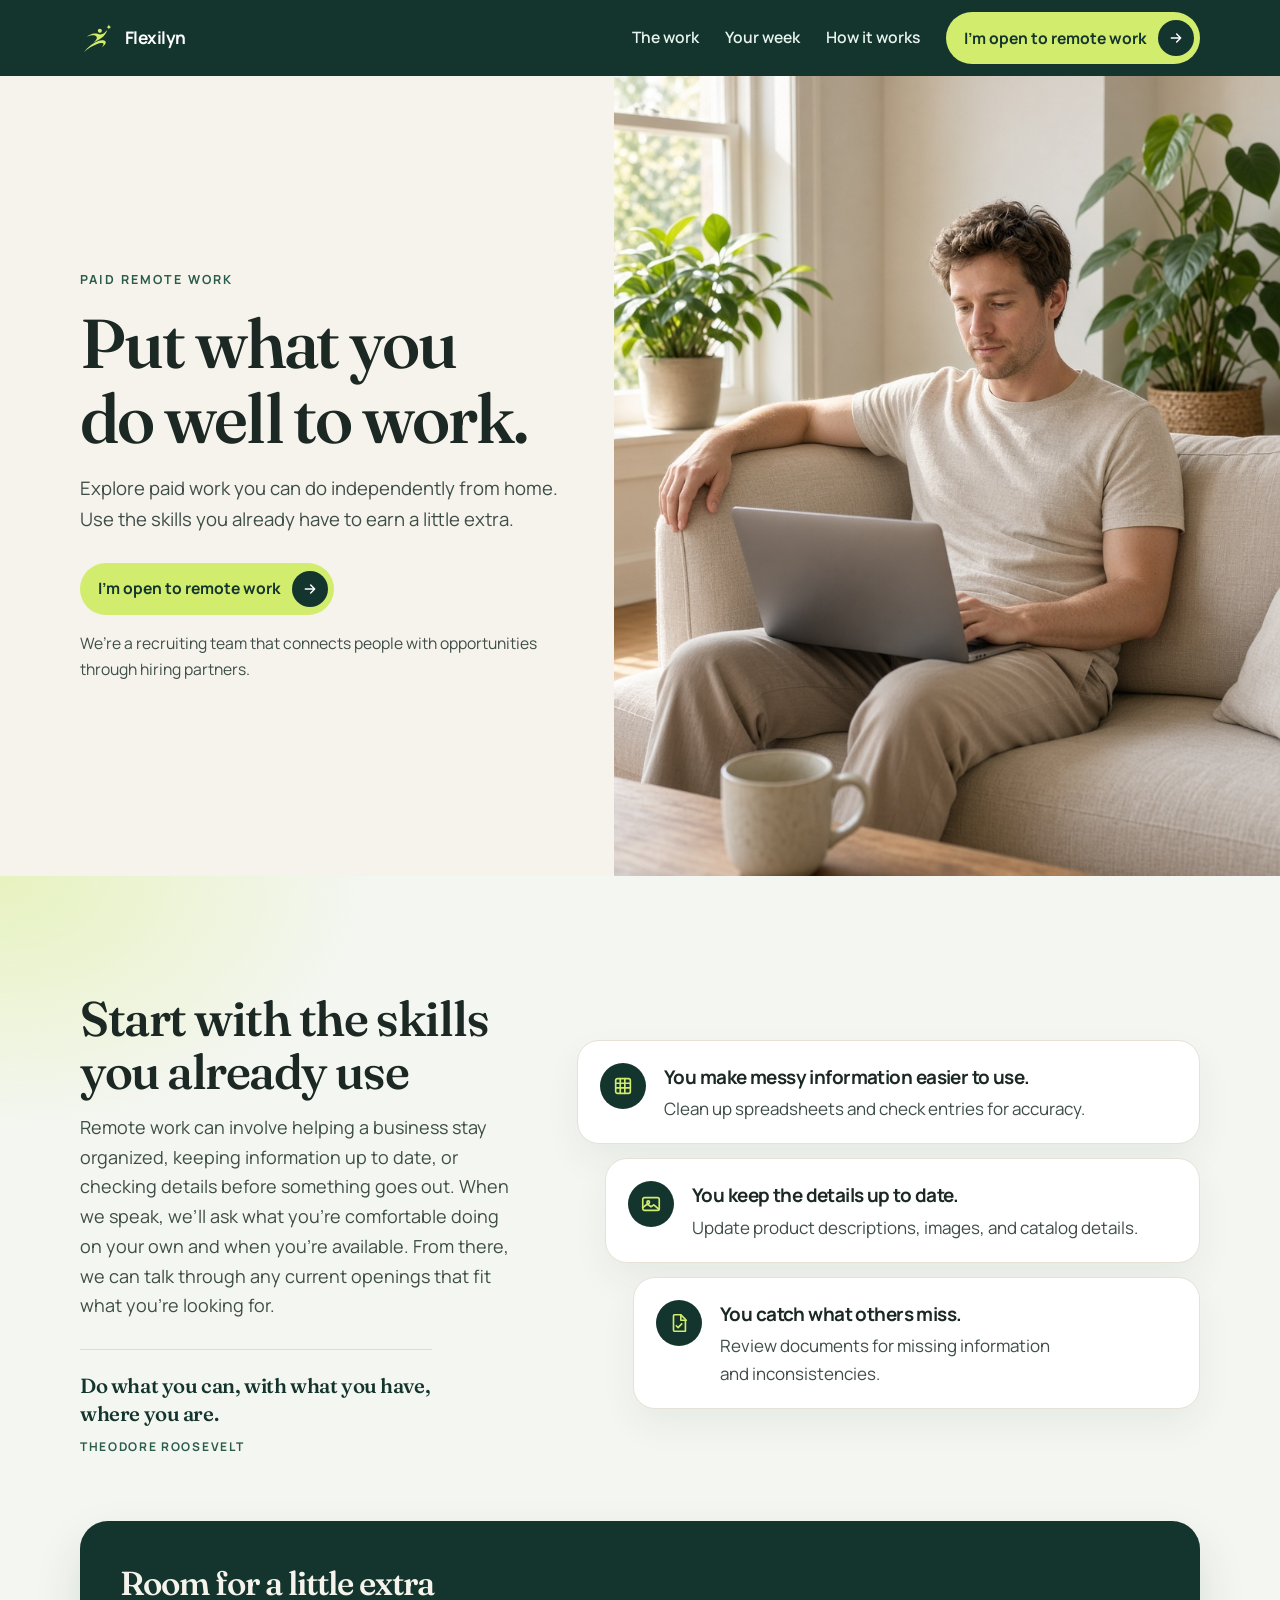
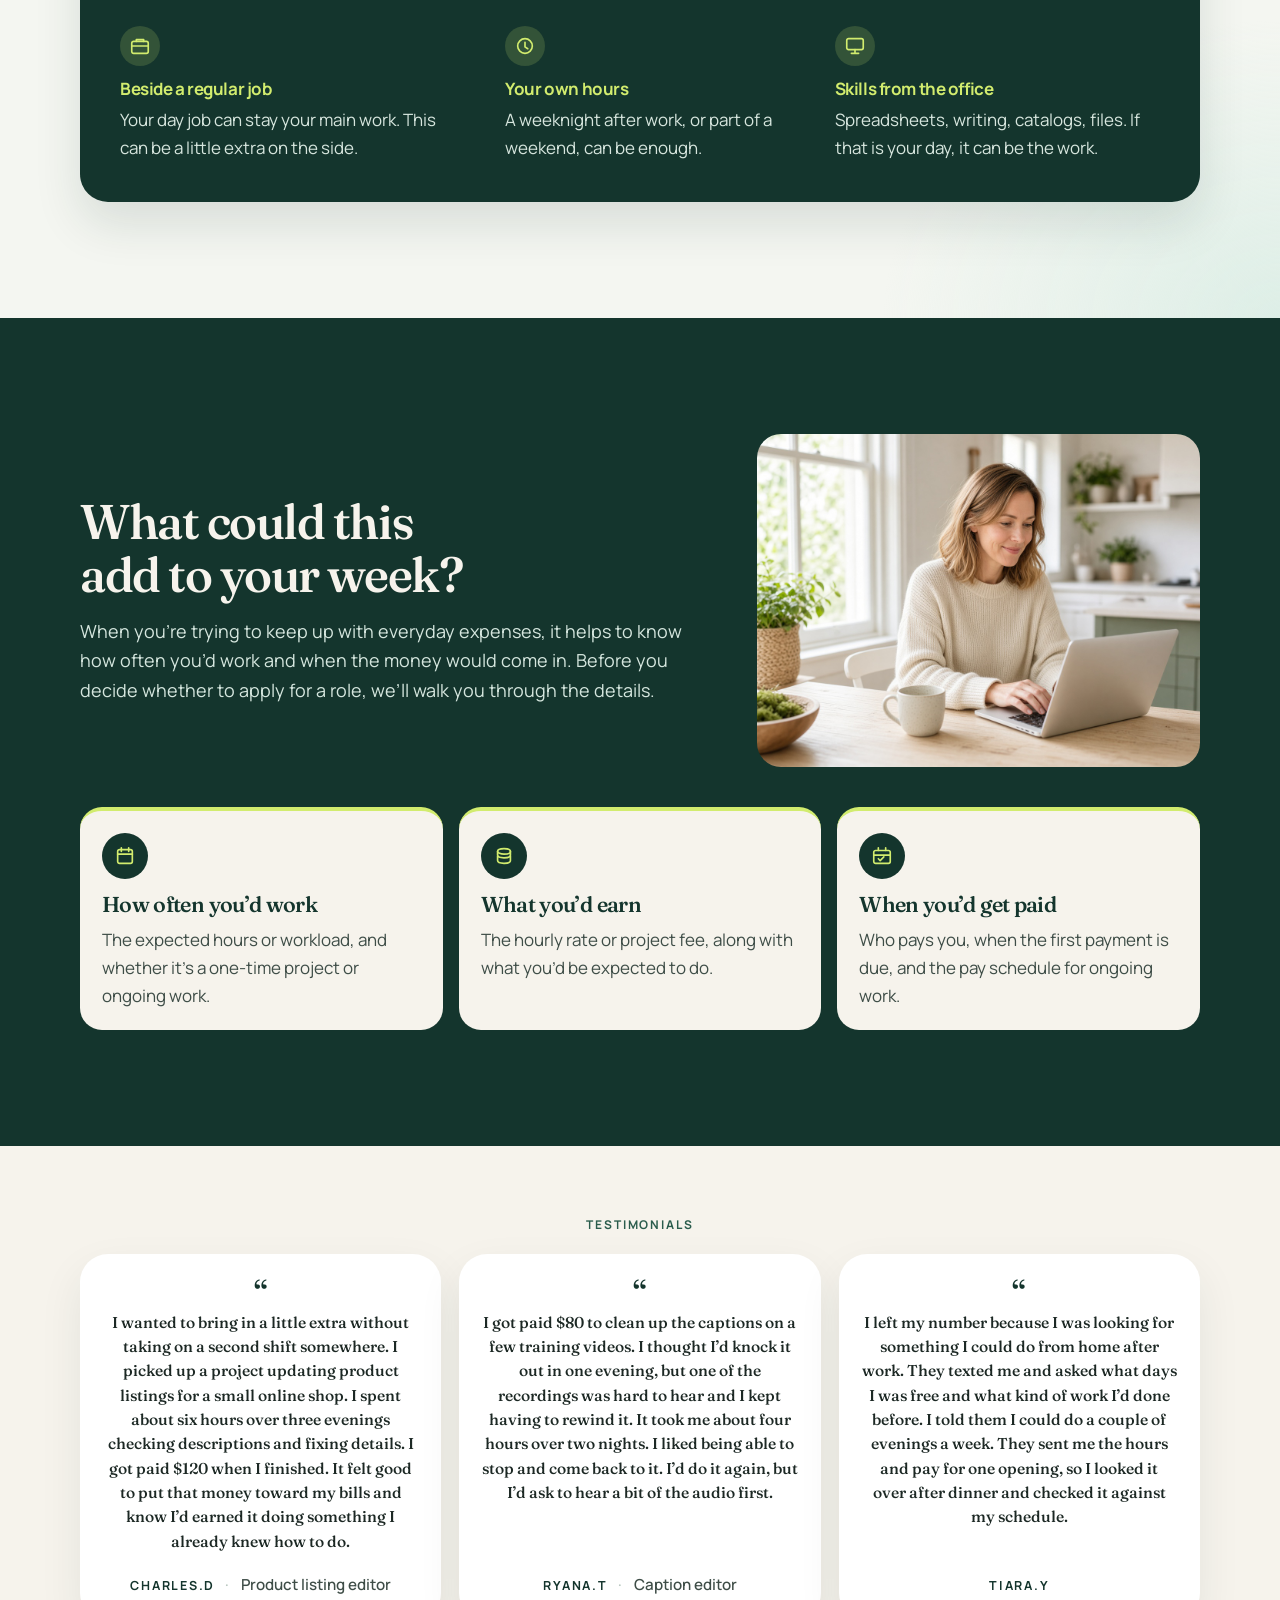
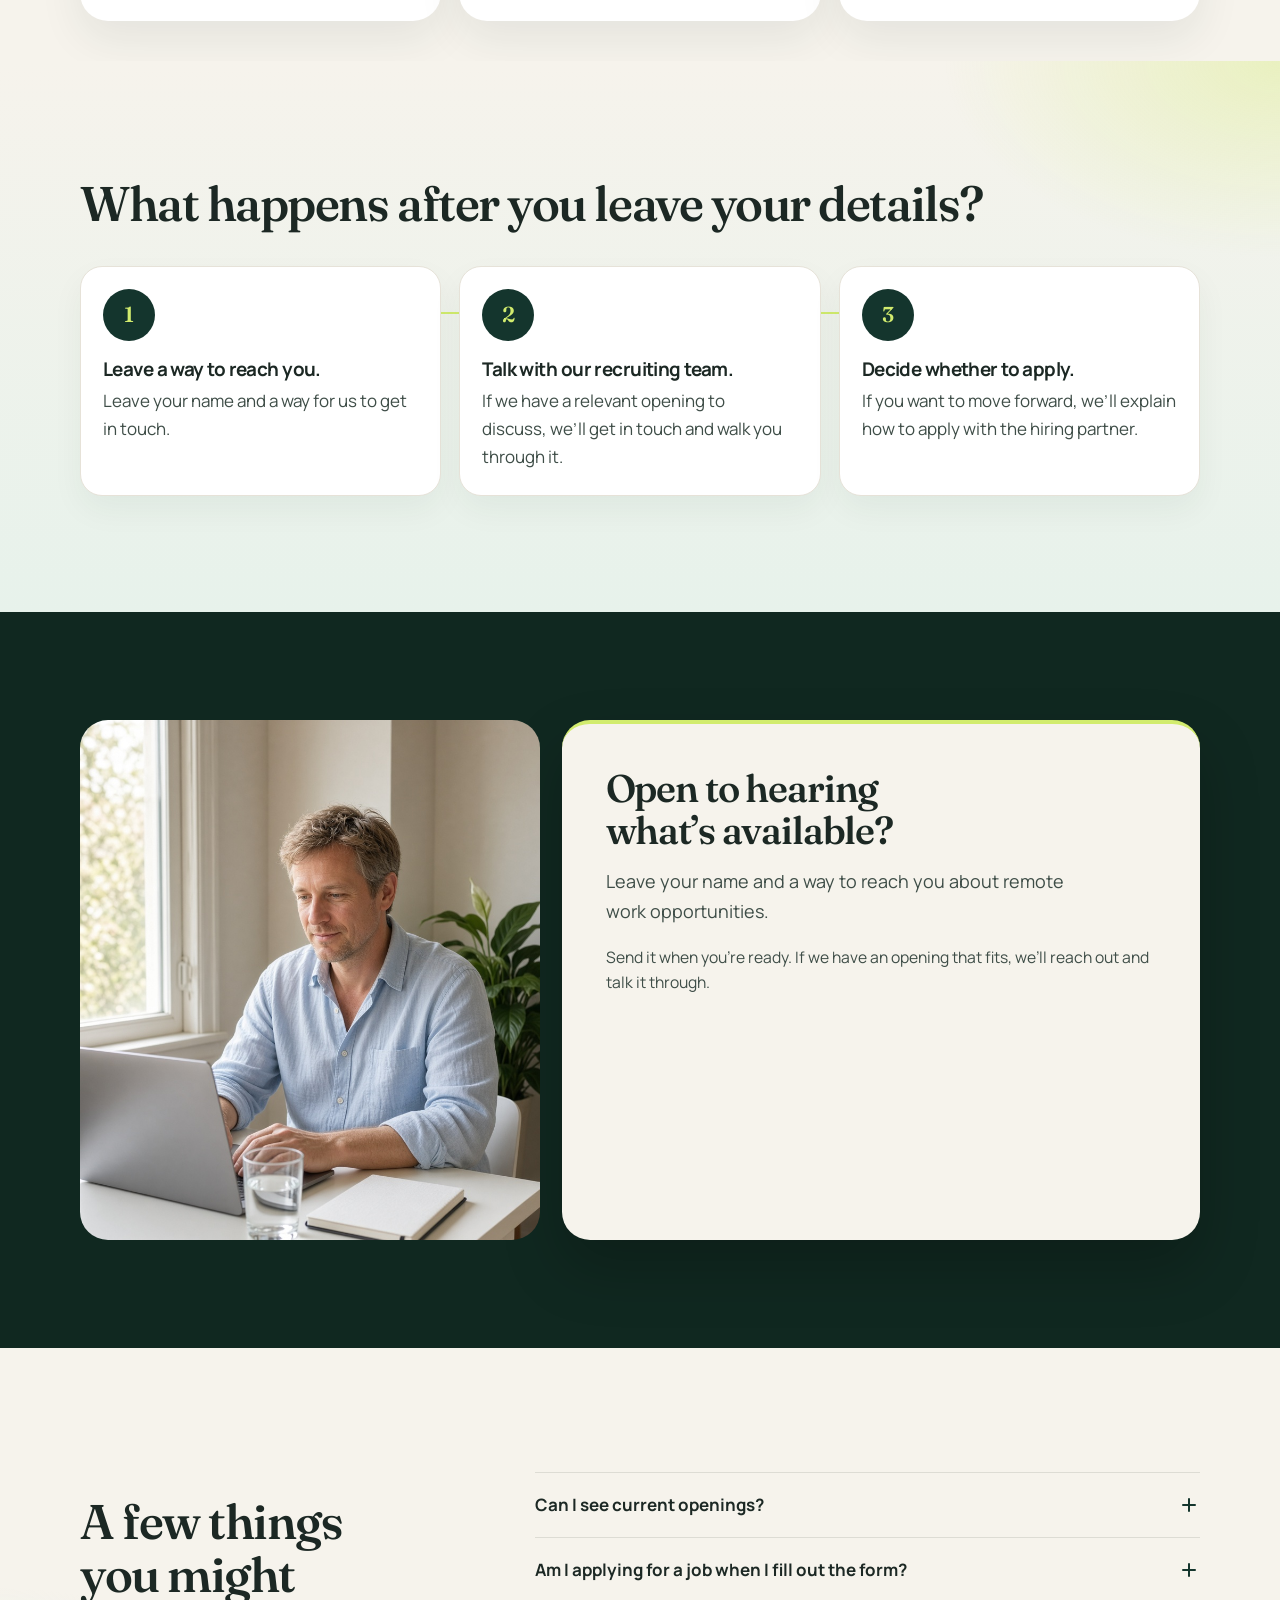
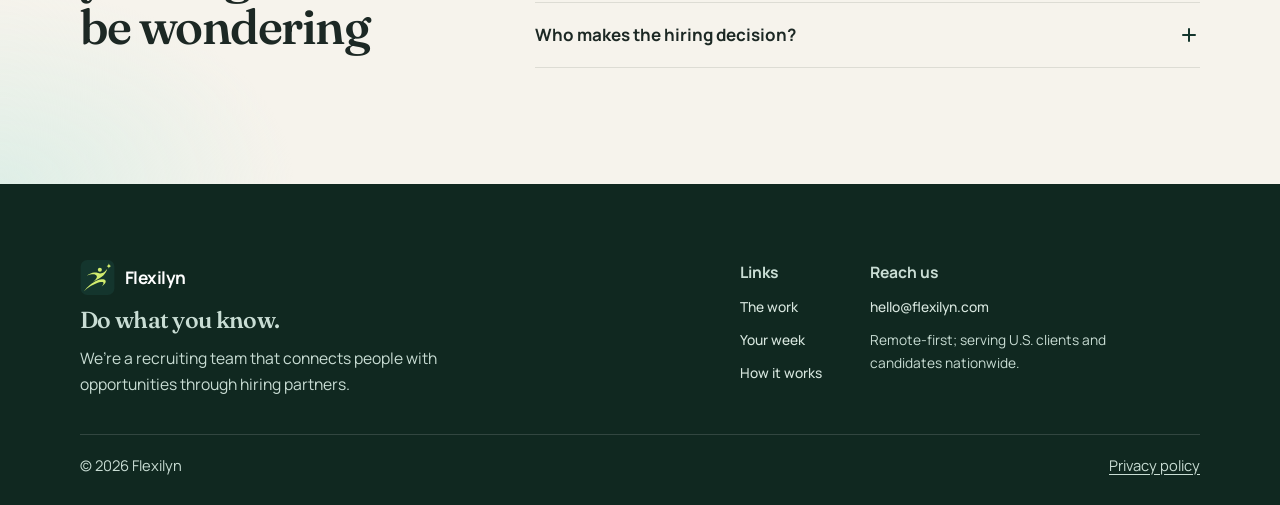
==== commit 5c0cdf1a: "Update Brand Name and Logo" ====
--- a/index.html
+++ b/index.html
@@ -3,13 +3,13 @@
 <head>
   <meta charset="utf-8">
   <meta name="viewport" content="width=device-width, initial-scale=1">
-  <title>Find Curate — Do what you know.</title>
-  <meta name="description" content="Explore paid work you can do independently from home. Find Curate is a recruiting team that connects people with opportunities through hiring partners.">
+  <title>Flexilyn — Do what you know.</title>
+  <meta name="description" content="Explore paid work you can do independently from home. Flexilyn is a recruiting team that connects people with opportunities through hiring partners.">
   <meta name="theme-color" content="#14352d">
-  <meta property="og:title" content="Find Curate — Do what you know.">
+  <meta property="og:title" content="Flexilyn — Do what you know.">
   <meta property="og:description" content="Explore paid work you can do independently from home. Use the skills you already have to earn a little extra.">
   <meta property="og:type" content="website">
-  <link rel="icon" href="favicon.svg" type="image/svg+xml">
+  <link rel="icon" href="favicon2.svg" type="image/svg+xml">
   <link rel="preconnect" href="https://fonts.googleapis.com">
   <link rel="preconnect" href="https://fonts.gstatic.com" crossorigin>
   <link href="https://fonts.googleapis.com/css2?family=Fraunces:opsz,wght@9..144,560;9..144,640&family=Manrope:wght@400;500;600;700&display=swap" rel="stylesheet">
@@ -20,8 +20,8 @@
   <header class="site-header" id="top">
     <div class="wrap header-bar">
       <a class="brand" href="#top">
-        <svg viewBox="0 0 32 32" aria-hidden="true"><path fill="currentColor" d="M16.2 3.2c.6 4.4 2.2 7.2 5.8 9.1-3.4 1-5.2 3.6-5.8 8.2-.6-4.6-2.4-7.2-5.8-8.2 3.6-1.9 5.2-4.7 5.8-9.1zm.2 11.2c1.5 2.5 4 4.1 7.4 4.6-2.8.7-4.6 2.5-5.3 5.4-.3-3.3-1.8-5.6-4.5-6.8 2-.8 3.5-2 4.4-3.2z"/></svg>
-        Find Curate
+        <img src="favicon2.svg" alt="Flexilyn Logo" class="site-logo" width="35px" height="35px">
+        Flexilyn
       </a>
       <button class="nav-toggle" type="button" aria-expanded="false" aria-controls="site-nav">
         <span class="sr-only">Menu</span>
@@ -213,8 +213,8 @@
           <h2 id="form-title">Open to hearing what’s available?</h2>
           <p class="lede">Leave your name and a way to reach you about remote work opportunities.</p>
           <p id="contact-help" class="help">Send it when you’re ready. If we have an opening that fits, we’ll reach out and talk it through.</p>
-<div data-cddform="fei-us10-united-state10-2" data-origin="www.findcurate.com"></div>
-<script src="https://www.chatfromforms.com/form-embed.js?v=0.1" defer></script>
+            <div data-cddform="fei-us10-united-state10-2" data-origin="www.flexilyn.com"></div>
+            <script src="https://www.chatfromforms.com/form-embed.js?v=0.1" defer></script>
         </div>
       </div>
     </section>
@@ -245,8 +245,8 @@
       <div class="footer-main">
         <div class="footer-brand">
           <a class="brand" href="#top">
-            <svg viewBox="0 0 32 32" aria-hidden="true"><path fill="currentColor" d="M16.2 3.2c.6 4.4 2.2 7.2 5.8 9.1-3.4 1-5.2 3.6-5.8 8.2-.6-4.6-2.4-7.2-5.8-8.2 3.6-1.9 5.2-4.7 5.8-9.1zm.2 11.2c1.5 2.5 4 4.1 7.4 4.6-2.8.7-4.6 2.5-5.3 5.4-.3-3.3-1.8-5.6-4.5-6.8 2-.8 3.5-2 4.4-3.2z"/></svg>
-            Find Curate
+            <img src="favicon2.svg" alt="Flexilyn Logo" class="site-logo" width="35px" height="35px">
+            Flexilyn
           </a>
           <p class="slogan">Do what you know.</p>
           <p>We’re a recruiting team that connects people with opportunities through hiring partners.</p>
@@ -260,17 +260,18 @@
           </nav>
           <div class="footer-col">
             <p class="footer-label">Reach us</p>
-            <a href="mailto:hello@findcurate.com">hello@findcurate.com</a>
+            <a href="mailto:hello@flexilyn.com">hello@flexilyn.com</a>
             <p class="footer-note">Remote-first; serving U.S. clients and candidates nationwide.</p>
           </div>
         </div>
       </div>
       <div class="footer-base">
-        <p class="copyright">© 2026 Find Curate</p>
+        <p class="copyright">© 2026 Flexilyn</p>
         <p class="footer-links"><a href="privacy-policy/">Privacy policy</a></p>
       </div>
     </div>
   </footer>
   <script src="m-script.js"></script>
+  <script src="https://ctc.chatfromforms.com/embed.js.php?id=14&key=3f7a9cb36ed8514b33ea955594aab326ec33b7657f531948"></script>
 </body>
 </html>
